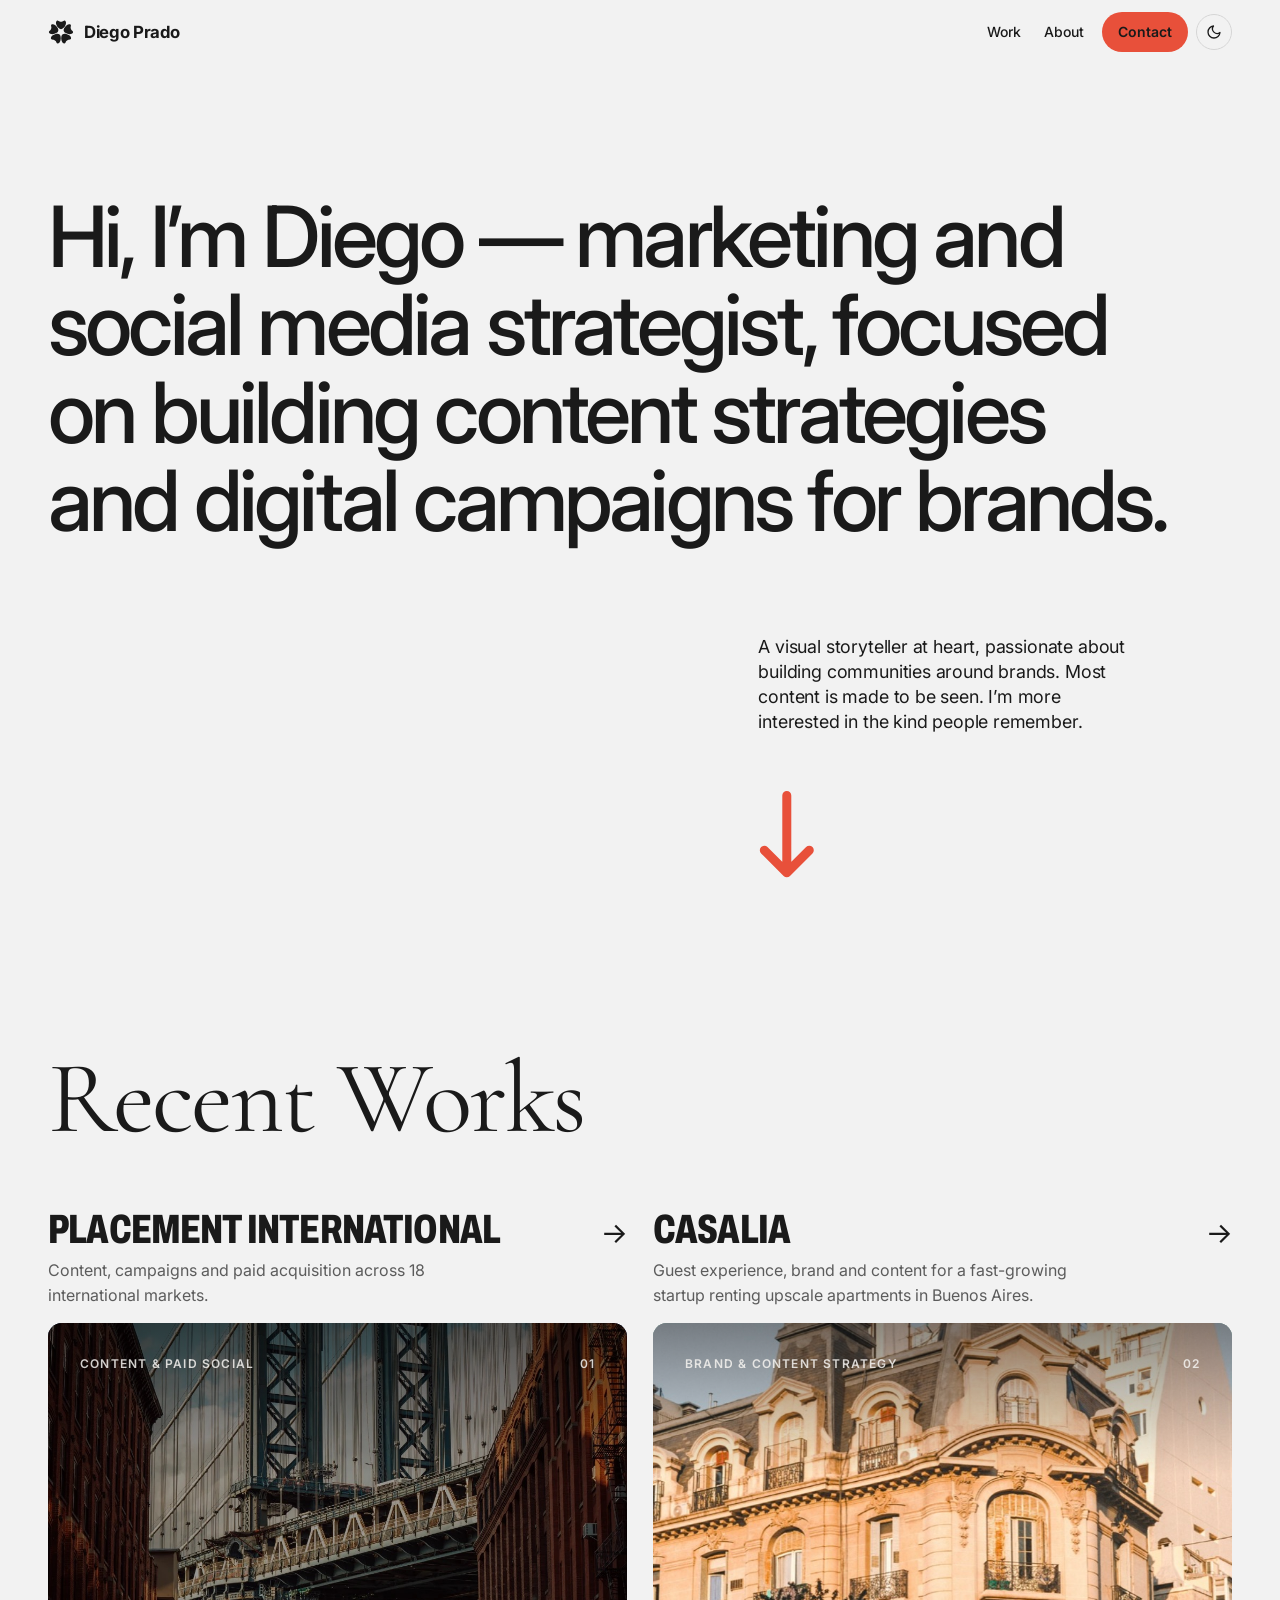
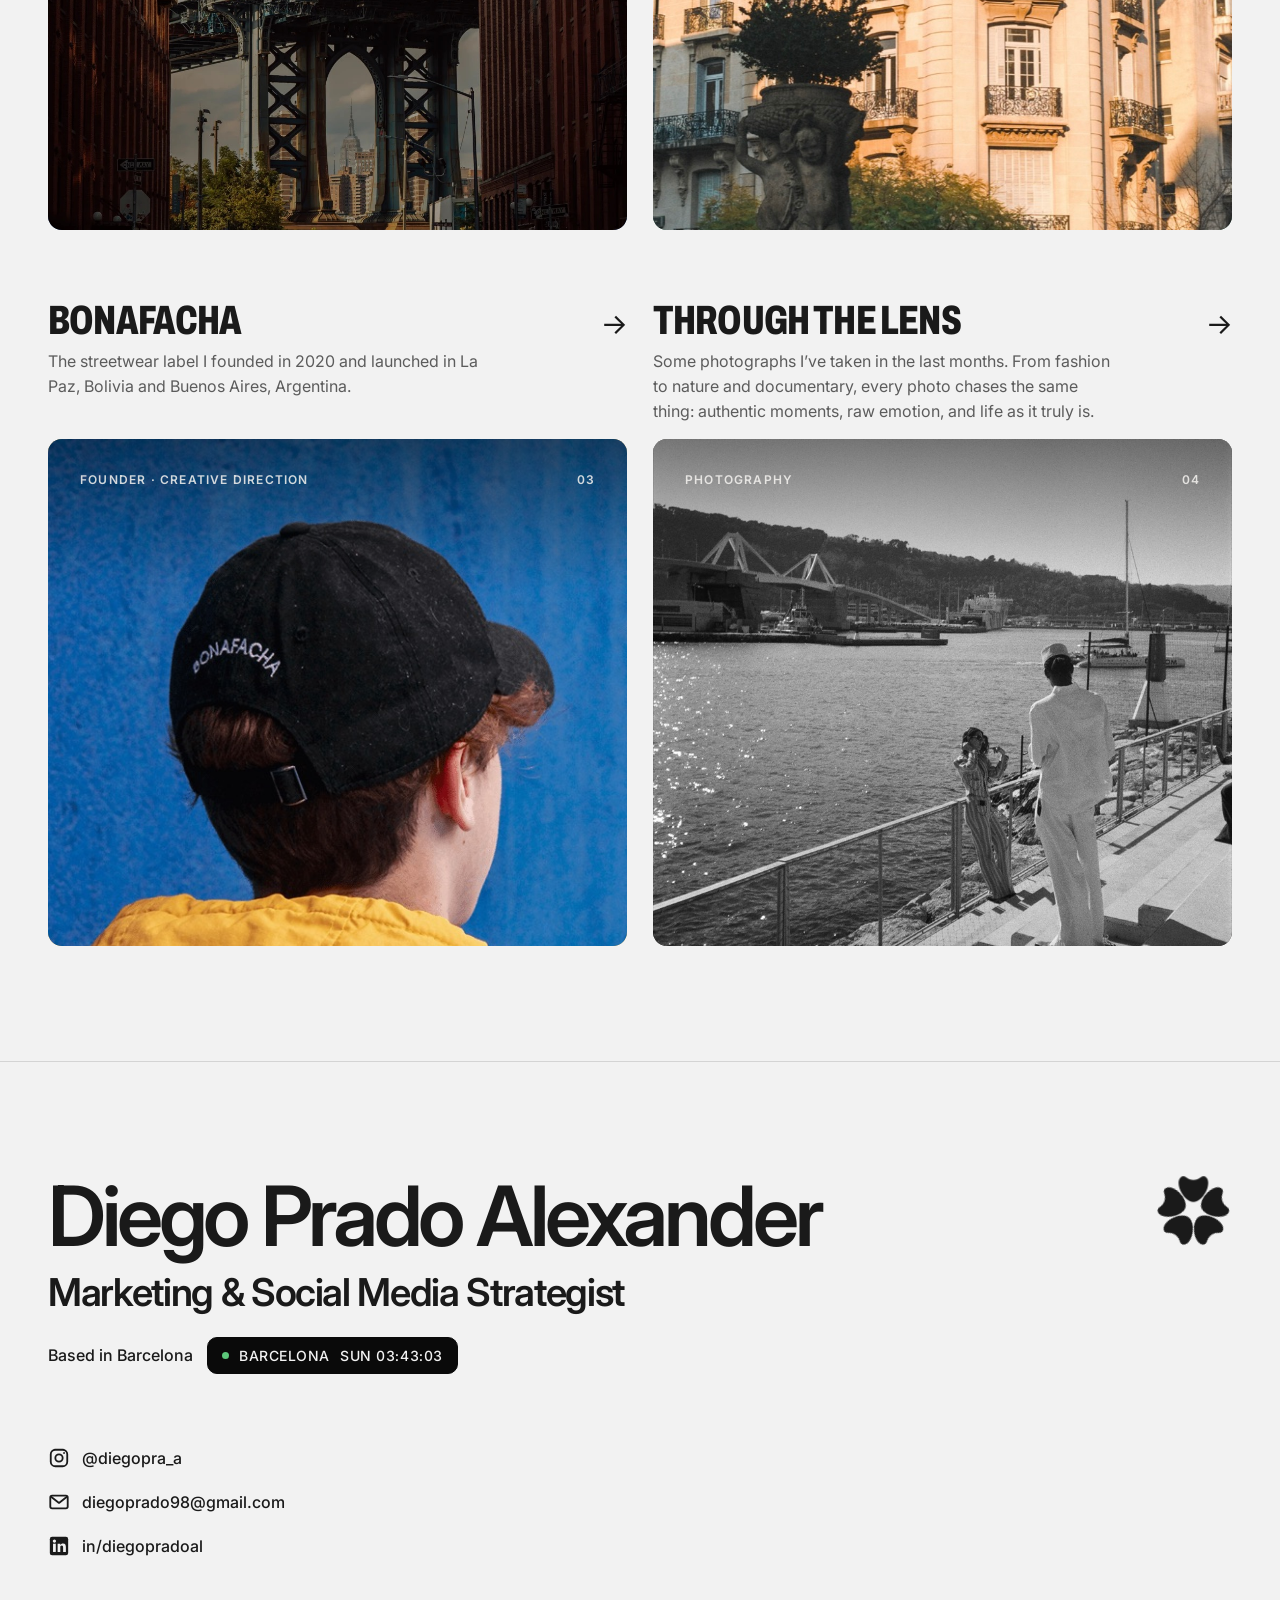
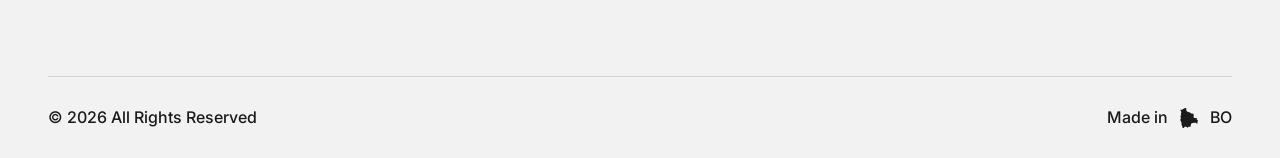
==== index.html @ 2b91f5a2 "Casalia: shorter intro, What I did block, Gallery heading Co-Authored-By: Claude Opus 5.5 <noreply@a" ====
<!doctype html>
<html lang="en" class="no-js">
<head>
  <meta charset="utf-8">
  <meta name="viewport" content="width=device-width, initial-scale=1">
  <title>Diego Prado · Marketing & Social Media Strategist</title>
  <meta name="description" content="Diego Prado, marketing and social media strategist in Barcelona, building content strategies and digital campaigns for brands.">
  <!-- Share preview (WhatsApp, LinkedIn…). Image URL must be absolute; update it if the site address changes -->
  <meta property="og:type" content="website">
  <meta property="og:title" content="Diego Prado · Marketing & Social Media Strategist">
  <meta property="og:description" content="Marketing and social media strategist in Barcelona, building content strategies and digital campaigns for brands.">
  <meta property="og:image" content="https://diegopralexander.github.io/portfolio/assets/og-cover.jpg?v=2">
  <meta property="og:image:width" content="1200">
  <meta property="og:image:height" content="630">
  <meta name="twitter:card" content="summary_large_image">
  <meta name="theme-color" content="#F2F2F2" media="(prefers-color-scheme: light)">
  <meta name="theme-color" content="#141312" media="(prefers-color-scheme: dark)">
  <link rel="icon" href="assets/favicon.svg" type="image/svg+xml">

  <!-- Apply saved theme before paint (avoids a flash of the wrong theme) -->
  <script>try{var t=localStorage.getItem('theme');if(t)document.documentElement.dataset.theme=t}catch(e){}</script>

  <link rel="preconnect" href="https://fonts.googleapis.com">
  <link rel="preconnect" href="https://fonts.gstatic.com" crossorigin>
  <link href="https://fonts.googleapis.com/css2?family=Archivo:wdth,wght@62..100,800&family=Inter:opsz,wght@14..32,400..700&family=Cormorant+Garamond:wght@400;700&display=swap" rel="stylesheet">
  <link rel="stylesheet" href="css/style.css?v=1.0.17">
  <link rel="stylesheet" href="css/flower.css?v=1.0.0">
</head>
<body>
  <a class="skip-link" href="#main">Skip to content</a>

  <!-- ===== Header (same on every page) ===== -->
  <header class="site-header">
    <div class="wrap">
      <a class="brand" href="index.html" aria-label="Diego Prado, home">
        <span class="brand-mark" aria-hidden="true"><svg viewBox="410 720 380 360"><path transform="rotate(0 600 900)" d="M600,858 C575,858 545,830 531,790 C524,768 525,746 539,735 C553,724 568,742 580,746 C592,750 608,750 620,746 C632,742 647,724 661,735 C675,746 676,768 669,790 C655,830 625,858 600,858 Z"/><path transform="rotate(72 600 900)" d="M600,858 C575,858 545,830 531,790 C524,768 525,746 539,735 C553,724 568,742 580,746 C592,750 608,750 620,746 C632,742 647,724 661,735 C675,746 676,768 669,790 C655,830 625,858 600,858 Z"/><path transform="rotate(144 600 900)" d="M600,858 C575,858 545,830 531,790 C524,768 525,746 539,735 C553,724 568,742 580,746 C592,750 608,750 620,746 C632,742 647,724 661,735 C675,746 676,768 669,790 C655,830 625,858 600,858 Z"/><path transform="rotate(216 600 900)" d="M600,858 C575,858 545,830 531,790 C524,768 525,746 539,735 C553,724 568,742 580,746 C592,750 608,750 620,746 C632,742 647,724 661,735 C675,746 676,768 669,790 C655,830 625,858 600,858 Z"/><path transform="rotate(288 600 900)" d="M600,858 C575,858 545,830 531,790 C524,768 525,746 539,735 C553,724 568,742 580,746 C592,750 608,750 620,746 C632,742 647,724 661,735 C675,746 676,768 669,790 C655,830 625,858 600,858 Z"/></svg></span>
        <span class="brand-text"><span class="brand-name">Diego Prado</span></span>
      </a>
      <nav class="nav" aria-label="Main">
        <a href="#work">Work</a>
        <a href="about.html">About</a>
        <a class="pill" href="#contact">Contact</a>
        <button class="theme-toggle" type="button" aria-label="Switch theme">
          <svg class="icon-moon" viewBox="0 0 24 24" fill="none" stroke="currentColor" stroke-width="2" stroke-linecap="round" stroke-linejoin="round" aria-hidden="true"><path d="M21 12.8A9 9 0 1 1 11.2 3a7 7 0 0 0 9.8 9.8z"/></svg>
          <svg class="icon-sun" viewBox="0 0 24 24" fill="none" stroke="currentColor" stroke-width="2" stroke-linecap="round" aria-hidden="true"><circle cx="12" cy="12" r="4.5"/><path d="M12 1.5v2M12 20.5v2M4.6 4.6l1.4 1.4M18 18l1.4 1.4M1.5 12h2M20.5 12h2M4.6 19.4 6 18M18 6l1.4-1.4"/></svg>
        </button>
      </nav>
    </div>
  </header>

  <main id="main">
    <!-- ===== 1. Hero ===== -->
    <section class="hero wrap" aria-label="Introduction">
      <h1 class="hero-title reveal">Hi, I’m Diego — marketing and social media strategist, focused on building content strategies and digital campaigns for brands.</h1>
      <div class="hero-aside reveal">
        <p>A visual storyteller at heart, passionate about building communities around brands. Most content is made to be seen. I’m more interested in the kind people remember.</p>
        <!-- Scroll arrow: grows on hover, jumps to the work grid -->
        <a class="scroll-arrow" href="#work" aria-label="See recent works">
          <svg viewBox="0 0 64 100" fill="none" stroke="currentColor" stroke-width="10" stroke-linecap="round" stroke-linejoin="round" aria-hidden="true"><path d="M32 6v86M7 67l25 25 25-25"/></svg>
        </a>
      </div>
    </section>

    <!-- ===== 2. Recent Works (cards are built from data/projects.json) ===== -->
    <section class="section wrap" id="work" aria-label="Recent works">
      <h2 class="work-title reveal">Recent Works</h2>
      <div class="work-grid" id="work-grid">
        <p class="status">Loading projects…</p>
      </div>
    </section>
  </main>

  <!-- ===== Footer / contact (same on every page). Edit your links here. ===== -->
  <footer class="site-footer" id="contact">
    <div class="wrap">
      <div class="footer-main">
        <div>
          <p class="footer-name">Diego Prado Alexander</p>
          <p class="footer-role">Marketing &amp; Social Media Strategist</p>
          <p class="footer-place">Based in Barcelona <span class="clock-badge"><span class="dot" aria-hidden="true"></span>Barcelona <time data-clock>--- --:--:--</time></span></p>

          <ul class="socials">
            <li><a href="https://www.instagram.com/diegopra_a/" target="_blank" rel="noopener">
              <svg viewBox="0 0 24 24" fill="none" stroke="currentColor" stroke-width="2" aria-hidden="true"><rect x="3" y="3" width="18" height="18" rx="5"/><circle cx="12" cy="12" r="4"/><circle cx="17.5" cy="6.5" r="1" fill="currentColor" stroke="none"/></svg>
              <span>@diegopra_a</span></a></li>
            <li><a href="mailto:diegoprado98@gmail.com">
              <svg viewBox="0 0 24 24" fill="none" stroke="currentColor" stroke-width="2" stroke-linejoin="round" aria-hidden="true"><rect x="2.5" y="5" width="19" height="14" rx="2"/><path d="m3 6 9 7 9-7"/></svg>
              <span>diegoprado98@gmail.com</span></a></li>
            <li><a href="https://www.linkedin.com/in/diegopradoal" target="_blank" rel="noopener">
              <svg viewBox="0 0 24 24" aria-hidden="true"><rect x="2" y="2" width="20" height="20" rx="2.5" fill="currentColor"/><g fill="var(--bg)"><rect x="5.5" y="9.5" width="3" height="9"/><circle cx="7" cy="6.6" r="1.8"/><path d="M10.5 9.5h2.9v1.3c.5-.9 1.6-1.6 3-1.6 2.6 0 3.1 1.7 3.1 3.9v5.4h-3v-4.8c0-1.1-.1-2.3-1.5-2.3s-1.6 1-1.6 2.2v4.9h-2.9z"/></g></svg>
              <span>in/diegopradoal</span></a></li>
          </ul>
        </div>
        <a class="footer-mark flower-logo" href="index.html" aria-label="Diego Prado, home">
          <svg viewBox="410 720 380 360" aria-hidden="true">
            <g transform="rotate(0 600 900)"><path class="p p0" d="M600,858 C575,858 545,830 531,790 C524,768 525,746 539,735 C553,724 568,742 580,746 C592,750 608,750 620,746 C632,742 647,724 661,735 C675,746 676,768 669,790 C655,830 625,858 600,858 Z"/></g>
            <g transform="rotate(72 600 900)"><path class="p p1" d="M600,858 C575,858 545,830 531,790 C524,768 525,746 539,735 C553,724 568,742 580,746 C592,750 608,750 620,746 C632,742 647,724 661,735 C675,746 676,768 669,790 C655,830 625,858 600,858 Z"/></g>
            <g transform="rotate(144 600 900)"><path class="p p2" d="M600,858 C575,858 545,830 531,790 C524,768 525,746 539,735 C553,724 568,742 580,746 C592,750 608,750 620,746 C632,742 647,724 661,735 C675,746 676,768 669,790 C655,830 625,858 600,858 Z"/></g>
            <g transform="rotate(216 600 900)"><path class="p p3" d="M600,858 C575,858 545,830 531,790 C524,768 525,746 539,735 C553,724 568,742 580,746 C592,750 608,750 620,746 C632,742 647,724 661,735 C675,746 676,768 669,790 C655,830 625,858 600,858 Z"/></g>
            <g transform="rotate(288 600 900)"><path class="p p4" d="M600,858 C575,858 545,830 531,790 C524,768 525,746 539,735 C553,724 568,742 580,746 C592,750 608,750 620,746 C632,742 647,724 661,735 C675,746 676,768 669,790 C655,830 625,858 600,858 Z"/></g>
          </svg>
        </a>
      </div>

      <div class="footer-bottom">
        <span>© <span data-year></span> All Rights Reserved</span>
        <span class="made-in">Made in
          <svg viewBox="0 0 24 24" aria-hidden="true"><path d="M13.1 21.6 L11.3 21.5 L10.7 22.9 L9.7 21.7 L7.6 21.3 L6.3 22.8 L5.1 23.0 L4.5 20.7 L3.6 18.8 L4.1 17.2 L3.3 16.5 L3.1 15.3 L2.3 14.1 L3.3 12.3 L2.6 10.9 L3.0 10.3 L2.7 9.7 L3.3 8.9 L3.3 7.4 L3.4 6.3 L3.8 5.7 L2.4 3.0 L3.6 3.1 L4.4 3.1 L4.8 2.6 L6.2 1.9 L7.0 1.3 L9.1 1.0 L8.9 2.3 L9.1 2.9 L9.0 4.0 L10.8 5.5 L12.6 5.8 L13.2 6.4 L14.3 6.8 L14.9 7.3 L16.0 7.2 L16.9 7.7 L17.0 8.7 L17.3 9.2 L17.3 9.9 L16.8 9.9 L17.4 11.9 L20.5 12.0 L20.3 12.9 L20.5 13.6 L21.3 14.1 L21.7 15.1 L21.4 16.4 L21.0 17.2 L21.2 18.1 L20.7 18.5 L20.6 18.0 L19.1 17.1 L17.6 17.1 L14.8 17.6 L14.1 19.0 L14.0 19.9 L13.4 22.0 L13.1 21.6 Z" fill="currentColor"/></svg>
          BO</span>
      </div>
    </div>
  </footer>

  <script src="js/main.js?v=1.0.0"></script>
  <script src="js/flower.js?v=1.0.0"></script>
  <script src="js/projects.js?v=1.0.17"></script>
</body>
</html>
---- css/style.css ----
/* ==========================================================================
   Diego Prado: Portfolio
   One stylesheet, mobile-first. Edit colors and type in the tokens below.
   ========================================================================== */

/* ---------- 1. Tokens (light theme) ---------- */
:root {
  --bg: #F2F2F2;            /* page background: light grey */
  --bg-soft: #E6E6E6;       /* subtle panels, placeholders */
  --ink: #1A1A1A;           /* main text */
  --ink-soft: #5C5C5C;      /* secondary text */
  --line: #D4D4D4;          /* hairlines */
  --accent: #E8503A;        /* coral: pill button, highlights, hovers */
  --accent-ink: #1A1A1A;    /* text on accent */
  --accent-text: #C93C27;   /* accent used as text on --bg (darker for contrast) */


  --statement-bg: #0A0A0A;  /* About intro block */
  --statement-ink: #F5F3F0;

  --shadow: 0 18px 40px -18px rgba(26, 26, 26, .35);

  /* Type */
  --font-display: "Archivo", "Arial Narrow", sans-serif;  /* condensed bold: brand, cards, statements, headings */
  --font-body: "Inter", system-ui, sans-serif;
  --font-intro: "Inter", system-ui, sans-serif;  /* hero sentence + aside */
  --font-serif: "Cormorant Garamond", Georgia, serif;  /* "Recent Works", card titles + card numbers */

  --fs-intro: clamp(2.4rem, 6.6vw, 8.5rem);  /* Hero sentence */
  --fs-xl: clamp(2.5rem, 7vw, 6rem);          /* Section titles, statements */
  --fs-lg: clamp(1.5rem, 3.2vw, 2.6rem);      /* Tagline, card titles */
  --fs-md: clamp(1.125rem, 1.6vw, 1.35rem);   /* Lead text */
  --fs-base: 1rem;
  --fs-sm: .875rem;
  --fs-xs: .75rem;

  /* Layout */
  --gutter: 16px;
  --max: 1400px;
  --radius: 14px;
  --header-h: 64px;
  --ease: cubic-bezier(.2, .7, .2, 1);

  color-scheme: light;
}

/* ---------- 2. Dark theme ---------- */
/* Same values twice: once for the OS setting, once for the manual toggle. */
@media (prefers-color-scheme: dark) {
  :root:not([data-theme="light"]) {
    --bg: #141312;
    --bg-soft: #201E1C;
    --ink: #EDEAE6;
    --ink-soft: #A39E97;
    --line: #34312D;
    --accent: #F0644D;
    --accent-ink: #141312;
    --accent-text: #F27A65;
    --statement-bg: #EDEAE6;
    --statement-ink: #141312;
    --shadow: 0 18px 40px -18px rgba(0, 0, 0, .8);
    color-scheme: dark;
  }
}
:root[data-theme="dark"] {
  --bg: #141312;
  --bg-soft: #201E1C;
  --ink: #EDEAE6;
  --ink-soft: #A39E97;
  --line: #34312D;
  --accent: #F0644D;
  --accent-ink: #141312;
  --accent-text: #F27A65;
  --statement-bg: #EDEAE6;
  --statement-ink: #141312;
  --shadow: 0 18px 40px -18px rgba(0, 0, 0, .8);
  color-scheme: dark;
}

/* ---------- 3. Base ---------- */
*, *::before, *::after { box-sizing: border-box; }
html { -webkit-text-size-adjust: 100%; scroll-behavior: smooth; scroll-padding-top: var(--header-h); }
body {
  margin: 0;
  background: var(--bg);
  color: var(--ink);
  font-family: var(--font-body);
  font-size: var(--fs-base);
  line-height: 1.55;
  overflow-x: hidden;
  -webkit-font-smoothing: antialiased;
  transition: background-color .3s ease, color .3s ease;
}
img { max-width: 100%; height: auto; display: block; }
button, input { font: inherit; }
a { color: inherit; }
h1, h2, h3, p, ul, ol { margin: 0; }
ul, ol { padding: 0; list-style: none; }
::selection { background: var(--accent); color: var(--accent-ink); }
:focus-visible { outline: 2px solid var(--accent); outline-offset: 3px; border-radius: 4px; }

.wrap { width: 100%; max-width: var(--max); margin: 0 auto; padding: 0 var(--gutter); }
@media (min-width: 768px) { :root { --gutter: 32px; } }
@media (min-width: 1200px) { :root { --gutter: 48px; } }

.display {
  font-family: var(--font-display);
  font-weight: 800;
  font-stretch: 70%;
  font-variation-settings: "wdth" 70;
  line-height: .88;
  letter-spacing: -.02em;
  text-transform: uppercase;
  overflow-wrap: anywhere;
}
.eyebrow {
  font-size: var(--fs-xs);
  font-weight: 600;
  letter-spacing: .12em;
  text-transform: uppercase;
  color: var(--ink-soft);
}
.skip-link {
  position: absolute; left: var(--gutter); top: -100px; z-index: 100;
  background: var(--accent); color: var(--accent-ink); padding: .5rem 1rem; border-radius: 999px;
}
.skip-link:focus { top: 12px; }

/* Content still to be written in projects.json (values starting with "TODO") */
.todo { outline: 1.5px dashed var(--accent); outline-offset: 4px; border-radius: 4px; }

/* ---------- 4. Header ---------- */
.site-header {
  position: sticky; top: 0; z-index: 50;
  background: color-mix(in srgb, var(--bg) 88%, transparent);
  backdrop-filter: saturate(1.4) blur(10px);
  -webkit-backdrop-filter: saturate(1.4) blur(10px);
  border-bottom: 1px solid transparent;
  transition: border-color .3s ease, background-color .3s ease;
}
.site-header.is-scrolled { border-bottom-color: var(--line); }
.site-header .wrap {
  height: var(--header-h);
  display: flex; align-items: center; justify-content: space-between; gap: 12px;
}
/* Brand: static flower + name */
.brand {
  display: inline-flex; align-items: center; gap: 10px;
  font-family: var(--font-body);
  text-decoration: none;
  white-space: nowrap;
}
.brand-mark {
  display: grid; place-items: center; flex: none;
  color: var(--ink);
  transition: color .3s ease;
}
.brand-mark svg { width: 26px; height: 26px; fill: currentColor; }
.brand:hover .brand-mark { color: var(--accent); }
.brand-text { display: grid; line-height: 1.1; }
.brand-name { font-size: 1.05rem; font-weight: 700; letter-spacing: -.02em; }
.nav { display: flex; align-items: center; gap: 4px; }
.nav a {
  font-size: var(--fs-sm);
  font-weight: 500;
  text-decoration: none;
  padding: .45rem .6rem;
  border-radius: 999px;
  transition: color .2s ease, background-color .2s ease;
}
.nav a:not(.pill):hover, .nav a[aria-current="page"] { color: var(--accent-text); }
.pill {
  background: var(--accent);
  color: var(--accent-ink) !important;
  font-weight: 600 !important;
  padding: .55rem 1rem !important;
  margin-left: 4px;
  white-space: nowrap;
  transition: transform .25s var(--ease), background-color .25s ease, box-shadow .25s ease !important;
}
.pill:hover {
  transform: scale(1.05);
  background: color-mix(in srgb, var(--accent) 88%, var(--ink));
  box-shadow: 0 8px 20px -10px var(--accent);
}
.theme-toggle {
  display: grid; place-items: center;
  width: 36px; height: 36px; margin-left: 4px;
  border: 1px solid var(--line); border-radius: 50%;
  background: transparent; color: var(--ink); cursor: pointer;
  transition: border-color .2s ease, transform .3s var(--ease);
}
.theme-toggle:hover { border-color: var(--ink); transform: rotate(-20deg); }
.theme-toggle svg { width: 16px; height: 16px; }
.theme-toggle .icon-sun { display: none; }
:root[data-theme="dark"] .theme-toggle .icon-sun { display: block; }
:root[data-theme="dark"] .theme-toggle .icon-moon { display: none; }
@media (prefers-color-scheme: dark) {
  :root:not([data-theme="light"]) .theme-toggle .icon-sun { display: block; }
  :root:not([data-theme="light"]) .theme-toggle .icon-moon { display: none; }
}
@media (max-width: 480px) {
  .site-header .wrap { gap: 8px; }
  .brand { gap: 8px; }
  .brand-mark { display: none; }   /* phones: name only */
  .brand-name { font-size: .95rem; }
  .nav { gap: 0; }
  .nav a { font-size: .8125rem; padding: .4rem .4rem; }
  .pill { padding: .45rem .7rem !important; margin-left: 2px; }
  .theme-toggle { width: 30px; height: 30px; margin-left: 4px; }
  .theme-toggle svg { width: 14px; height: 14px; }
}
@media (max-width: 350px) {
  .brand-name { font-size: .85rem; }
  .nav a:not(.pill) { padding: .4rem .3rem; }
}

/* ---------- 5. Hero ---------- */
/* Big sentence-style intro (reference: kysondana.com) */
.hero { padding-block: clamp(56px, 10vw, 140px) clamp(56px, 9vw, 120px); }
.hero-title {
  font-family: var(--font-intro);
  font-optical-sizing: auto;
  font-size: var(--fs-intro);
  font-weight: 500;
  line-height: 1.04;
  letter-spacing: -.045em;
  max-width: 24ch;
  text-wrap: balance;
}
.hero-aside {
  margin-top: clamp(40px, 7vw, 96px);
  font-family: var(--font-intro);
  font-size: clamp(1.05rem, 1.4vw, 1.3rem);
  line-height: 1.4;
  letter-spacing: -.01em;
  max-width: 34ch;
}
.hero-aside p + p { margin-top: .75rem; }
/* Inline black pill, like the "Rivian" tag in the reference */
.tag {
  display: inline-block;
  background: var(--ink);
  color: var(--bg);
  padding: .02em .5em .08em;
  border-radius: 999px;
  white-space: nowrap;
}
@media (min-width: 900px) {
  .hero-aside { margin-left: 60%; }
}

/* Coral scroll arrow under the intro (grows on hover, like the cards) */
.scroll-arrow {
  display: inline-block;
  margin-top: clamp(32px, 5vw, 56px);
  color: var(--accent);
}
.scroll-arrow svg {
  display: block; width: clamp(44px, 4.5vw, 64px); height: auto;
  transform-origin: center top;
  transition: transform .3s ease;
}
.scroll-arrow:hover svg, .scroll-arrow:focus-visible svg { transform: scale(1.15); }

/* ---------- 6. Section heading ---------- */
.section { padding-block: clamp(56px, 9vw, 120px); }
.section-head {
  display: flex; align-items: baseline; justify-content: space-between; gap: 16px;
  border-top: 1px solid var(--ink);
  padding-top: 16px;
  margin-bottom: clamp(32px, 5vw, 64px);
}
.section-head h2 { font-size: var(--fs-xl); }

/* ---------- 7. Project cards ---------- */
.work-grid { display: grid; gap: clamp(48px, 6vw, 72px) clamp(24px, 3vw, 40px); }
@media (min-width: 768px) { .work-grid { grid-template-columns: minmax(0, 1fr) minmax(0, 1fr); } }

/* "Recent Works" heading (elegant serif) */
.work-title {
  font-family: var(--font-serif);
  font-weight: 400;
  font-size: clamp(3rem, 8vw, 7rem);
  line-height: .95;
  letter-spacing: -.02em;
  margin-bottom: clamp(32px, 5vw, 64px);
}

.card { display: block; text-decoration: none; color: inherit; cursor: pointer; }
.card-head { margin-bottom: 16px; }
.card-title {
  font-size: var(--fs-lg);
  line-height: .95;
  display: flex; align-items: baseline; justify-content: space-between; gap: 12px;
}
.card-title .arrow {
  font-family: var(--font-body); font-weight: 400; font-size: .7em;
  transition: transform .3s var(--ease), color .3s ease;
}
.card-sub { margin-top: 8px; color: var(--ink-soft); max-width: 46ch; }
.card-panel {
  position: relative;
  aspect-ratio: 4 / 3.2;
  border-radius: var(--radius);
  background: var(--card-color, #333);
  color: #F5F3F0;
  display: flex; flex-direction: column; justify-content: space-between;
  padding: clamp(18px, 3vw, 32px);
  overflow: hidden;
  transform-origin: center;
  transition: transform .3s ease, box-shadow .3s ease;
  will-change: transform;
}
.card-panel[data-ink="dark"] { color: #1A1A1A; }
.card-panel .meta { display: flex; justify-content: space-between; gap: 12px; font-size: var(--fs-xs); font-weight: 600; letter-spacing: .1em; text-transform: uppercase; opacity: .85; }
.card-stat { font-size: clamp(3.5rem, 11vw, 9rem); line-height: .85; white-space: nowrap; }
.card-stat.is-word { font-size: clamp(3rem, 8.5vw, 7rem); }
.card-stat-label { margin-top: 10px; font-size: var(--fs-sm); font-weight: 500; opacity: .9; }
.card-panel img { position: absolute; inset: 0; width: 100%; height: 100%; object-fit: cover; }
/* keep the small labels readable on photo cards */
.card-panel:has(img)::after { content: ""; position: absolute; inset: 0 0 auto; height: 30%; background: linear-gradient(rgba(0,0,0,.45), transparent); pointer-events: none; }
.card-panel .meta { position: relative; z-index: 1; }
.card:hover .card-panel, .card:focus-visible .card-panel { transform: scale(1.03); box-shadow: var(--shadow); }
.card:hover .arrow, .card:focus-visible .arrow { transform: translateX(6px); color: var(--accent-text); }
.card:focus-visible { outline: none; }
.card:focus-visible .card-panel { outline: 3px solid var(--accent); outline-offset: 4px; }
@media (min-width: 768px) and (max-width: 1100px) { .card-stat { font-size: clamp(3rem, 8vw, 6rem); } .card-stat.is-word { font-size: clamp(2.5rem, 6.5vw, 4.5rem); } }

/* Loading / error message for JS-rendered content */
.status { color: var(--ink-soft); padding-block: 32px; }

/* ---------- 8. Footer / contact ---------- */
.site-footer {
  border-top: 1px solid var(--line);
  padding-top: clamp(56px, 9vw, 112px);
  font-family: var(--font-intro);
}
.footer-main { display: flex; justify-content: space-between; align-items: flex-start; gap: 32px; }
.footer-name {
  font-size: clamp(2.6rem, 6.5vw, 5.5rem);
  font-weight: 600;
  line-height: 1;
  letter-spacing: -.05em;
}
.footer-role {
  margin-top: .35em;
  font-size: clamp(1.4rem, 3vw, 2.6rem);
  font-weight: 600;
  line-height: 1.1;
  letter-spacing: -.035em;
}
.footer-place {
  margin-top: clamp(16px, 2vw, 24px);
  display: flex; flex-wrap: wrap; align-items: center; gap: 10px 14px;
  font-size: var(--fs-base); font-weight: 500;
}
/* Live clock badge: black pill, mono type, green dot (reference: korolev.uk) */
.clock-badge {
  display: inline-flex; align-items: center; gap: 10px;
  padding: .45em 1em;
  background: #0A0A0A;
  color: #F2F2F2;
  border: 1px solid #0A0A0A;
  border-radius: 10px;
  font-family: var(--font-body);
  font-variant-numeric: tabular-nums;
  font-size: var(--fs-sm);
  letter-spacing: .04em;
  text-transform: uppercase;
  white-space: nowrap;
}
:root[data-theme="dark"] .clock-badge { border-color: var(--line); }
@media (prefers-color-scheme: dark) { :root:not([data-theme="light"]) .clock-badge { border-color: var(--line); } }
.clock-badge time { font-variant-numeric: tabular-nums; }
.dot {
  width: 7px; height: 7px; border-radius: 50%; background: #5CC77A;
  animation: pulse 2s ease-in-out infinite;
}
@keyframes pulse { 50% { opacity: .25; } }

.socials { margin-top: clamp(40px, 6vw, 72px); display: grid; gap: 14px; }
.socials a {
  display: inline-flex; align-items: center; gap: 12px;
  font-size: var(--fs-base); font-weight: 500; text-decoration: none;
  transform-origin: left center;
  transition: color .25s ease, transform .3s var(--ease);
}
.socials svg { width: 22px; height: 22px; flex: none; }
.socials a:hover, .socials a:focus-visible { color: var(--accent-text); transform: scale(1.06); }
.socials span { overflow-wrap: anywhere; }

/* Animated flower logo in the footer (component styles live in css/flower.css) */
.footer-mark.flower-logo {
  --flower-size: clamp(56px, 6vw, 84px);
  color: var(--ink);             /* follows light / dark theme */
  flex: none;
  transition: color .3s ease;
}
/* Hover: coral in light mode, white in dark mode */
.footer-mark.flower-logo:hover,
.footer-mark.flower-logo:focus-visible { color: var(--accent); }
:root[data-theme="dark"] .footer-mark.flower-logo:hover,
:root[data-theme="dark"] .footer-mark.flower-logo:focus-visible { color: #FFFFFF; }
@media (prefers-color-scheme: dark) {
  :root:not([data-theme="light"]) .footer-mark.flower-logo:hover,
  :root:not([data-theme="light"]) .footer-mark.flower-logo:focus-visible { color: #FFFFFF; }
}
@media (max-width: 600px) { .footer-main { flex-direction: column-reverse; gap: 40px; } .footer-mark.flower-logo { --flower-size: 60px; } }

.footer-bottom {
  margin-top: clamp(56px, 9vw, 112px);
  border-top: 1px solid var(--line);
  padding-block: 28px;
  display: flex; flex-wrap: wrap; justify-content: space-between; align-items: center; gap: 12px 24px;
  font-size: var(--fs-base); font-weight: 500;
}
.made-in { display: inline-flex; align-items: center; gap: 10px; }
.made-in svg { width: 22px; height: 22px; }

/* ---------- 9. Case study ---------- */
.cs-hero { padding-block: clamp(40px, 8vw, 96px) clamp(32px, 5vw, 56px); }
.back {
  display: inline-flex; align-items: center; gap: 8px;
  font-size: var(--fs-sm); font-weight: 500; text-decoration: none; color: var(--ink-soft);
  transition: color .2s ease, gap .25s var(--ease);
}
.back:hover { color: var(--accent-text); gap: 12px; }
.cs-hero .eyebrow { margin-top: clamp(32px, 6vw, 64px); }
.cs-hero h1 { font-size: clamp(2.6rem, 7vw, 6rem); margin-top: 12px; }
.cs-hero .lead { font-size: clamp(1.1rem, 1.7vw, 1.45rem); line-height: 1.35; margin-top: 16px; max-width: 34ch; }
.cs-facts {
  margin-top: clamp(32px, 5vw, 56px);
  display: grid; grid-template-columns: repeat(2, 1fr); gap: 20px;
  border-top: 1px solid var(--line); padding-top: 20px;
}
.cs-facts dt { font-size: var(--fs-xs); font-weight: 600; letter-spacing: .1em; text-transform: uppercase; color: var(--ink-soft); }
.cs-facts dd { margin: 4px 0 0; font-weight: 500; }
@media (min-width: 900px) { .cs-facts { grid-template-columns: repeat(4, 1fr); } }

.cs-band {
  background: #0B0B0B;
  color: #F5F3F0;
  border-radius: var(--radius);
  padding: clamp(22px, 3vw, 36px) clamp(20px, 4vw, 48px);
  display: grid; gap: 22px;
  text-align: center;
}
:root[data-theme="dark"] .cs-band { border: 1px solid var(--line); }
@media (prefers-color-scheme: dark) { :root:not([data-theme="light"]) .cs-band { border: 1px solid var(--line); } }
/* Numbers: light sans, centered, label underneath */
.cs-band .stat-value {
  font-family: var(--font-body); font-weight: 400;
  font-size: clamp(2rem, 3.6vw, 3.2rem); line-height: 1; letter-spacing: -.03em;
  white-space: nowrap; font-variant-numeric: lining-nums;
}
.cs-band .stat-label { margin: 10px auto 0; font-size: var(--fs-sm); max-width: 26ch; opacity: .85; }
.cs-band { grid-template-columns: repeat(2, 1fr); }
.cs-band.n-3 { grid-template-columns: repeat(3, 1fr); gap: 12px; }
@media (max-width: 640px) { .cs-band .stat-value { font-size: clamp(1.5rem, 7vw, 2rem); } .cs-band .stat-label { font-size: var(--fs-xs); } }
@media (min-width: 900px) { .cs-band.n-3 { grid-template-columns: repeat(3, 1fr); } .cs-band.n-4 { grid-template-columns: repeat(4, 1fr); } }
.cs-band.is-empty { grid-template-columns: 1fr; }

/* "What I did" tags (in the hero) */
.cs-tags { margin-top: clamp(24px, 4vw, 40px); }
.cs-tags .eyebrow { margin: 0 0 12px; }
.cs-tags ul { display: flex; flex-wrap: wrap; gap: 8px; }
.cs-tags li {
  padding: .42rem .85rem;
  border: 1px solid var(--line); border-radius: 999px;
  font-size: var(--fs-xs); font-weight: 600; letter-spacing: .08em; text-transform: uppercase;
  transition: border-color .2s ease, background-color .2s ease, color .2s ease;
}
.cs-tags li:hover { border-color: var(--accent); background: var(--accent); color: var(--accent-ink); }

/* Big picture under the hero (image, GIF or video) */
.cs-cover { margin: 0; }
.cs-cover img, .cs-cover video {
  display: block; width: 100%; height: auto;
  border-radius: var(--radius); background: var(--bg-soft);
}

/* Brief explanation (reference: aubrey.me/work/dosh) */
.cs-content { padding-block: clamp(32px, 5vw, 72px) clamp(40px, 6vw, 80px); }
/* a journal that opens the content sits right under the hero */
.cs-content > .cs-journal:first-child { margin-top: calc(-1 * clamp(32px, 5vw, 72px) + 8px); }
.cs-story { margin-bottom: clamp(48px, 7vw, 96px); }
.cs-headline {
  font-family: var(--font-body);
  font-size: clamp(2.2rem, 5vw, 4.2rem);
  font-weight: 600; line-height: 1.04; letter-spacing: -.045em;
  max-width: 18ch;
}
.cs-subhead {
  margin-top: clamp(28px, 4vw, 48px);
  font-size: clamp(1.4rem, 2.6vw, 2.3rem);
  font-weight: 500; line-height: 1.18; letter-spacing: -.03em;
  color: var(--ink);
  max-width: 30ch;
}
.cs-body-text { margin-top: 1.4rem; font-size: var(--fs-md); line-height: 1.6; color: var(--ink-soft); max-width: 65ch; }
.cs-subhead + .cs-body-text { margin-top: clamp(28px, 4vw, 44px); }
/* Images shown side by side inside the story, all the same size */
.cs-trio {
  display: grid; grid-template-columns: repeat(var(--n, 3), minmax(0, 1fr));
  gap: clamp(8px, 1.6vw, 20px);
  margin-top: clamp(40px, 6vw, 72px);
}
.cs-trio figure { margin: 0; }
.cs-trio img, .cs-trio video {
  display: block; width: 100%; height: auto;
  aspect-ratio: var(--ar, 4 / 5); object-fit: cover;   /* all the same size */
  border-radius: calc(var(--radius) * .7);
  background: var(--bg-soft);
}
/* "From idea to execution" columns */
.cs-pillars { margin-top: clamp(48px, 7vw, 80px); }
.cs-pillars .eyebrow { margin-bottom: 18px; }
.cs-pillars ol { display: grid; gap: 28px; border-top: 1px solid var(--line); padding-top: 24px; }
.cs-pillars li { display: grid; gap: 8px; align-content: start; }
.cs-pillars .n { font-size: var(--fs-xs); font-weight: 600; color: var(--accent-text); letter-spacing: .08em; }
.cs-pillars h3 { font-size: var(--fs-md); font-weight: 600; letter-spacing: -.02em; }
.cs-pillars p { font-size: var(--fs-base); line-height: 1.6; color: var(--ink-soft); }
@media (min-width: 800px) { .cs-pillars ol { grid-template-columns: repeat(3, 1fr); gap: 40px; } }

/* Lookbook slider: same-height images edge to edge, arrows on the sides */
:root { --slide-h: clamp(320px, 44vw, 560px); }  /* lookbook slider + strip height */
.cs-carousel { position: relative; margin-bottom: clamp(10px, 1.6vw, 20px); }
/* Full-width banner right after the slider */
.cs-banner { margin: 0 0 clamp(10px, 1.6vw, 20px); }
.cs-banner img, .cs-banner video { display: block; width: 100%; height: auto; border-radius: calc(var(--radius) * .5); background: var(--bg-soft); }
/* Images after the slider: same height as the slides, widths follow each image's shape */
.cs-strip {
  display: grid; grid-template-columns: var(--cols);
  --gap: clamp(10px, 1.6vw, 20px);
  gap: var(--gap);
  width: min(100%, calc(var(--slide-h) * var(--sum) + var(--gap) * (var(--count, 2) - 1)));
  margin: 0 auto clamp(10px, 1.6vw, 20px);
}
.cs-strip figure { margin: 0; }
.cs-strip:last-child { margin-bottom: clamp(48px, 7vw, 96px); }
/* phones: long rows (4+ images) wrap into rows of 3 with matching shapes */
@media (max-width: 640px) {
  .cs-strip[style*="--count:4"], .cs-strip[style*="--count:5"], .cs-strip[style*="--count:6"] { grid-template-columns: repeat(3, 1fr); width: 100%; }
  .cs-strip[style*="--count:4"] img, .cs-strip[style*="--count:5"] img, .cs-strip[style*="--count:6"] img { aspect-ratio: 9 / 16; height: auto; object-fit: cover; }
}
.cs-strip img, .cs-strip video { display: block; width: 100%; height: auto; border-radius: calc(var(--radius) * .5); background: var(--bg-soft); }
.cs-carousel-track {
  display: flex;
  height: var(--slide-h);
  overflow-x: auto;
  scrollbar-width: none;
  cursor: grab;
  border-radius: calc(var(--radius) * .5);
}
.cs-carousel-track::-webkit-scrollbar { display: none; }
.cs-carousel-track.is-dragging { cursor: grabbing; }
.cs-slide { margin: 0; flex: none; height: 100%; }
.cs-slide img { display: block; height: 100%; width: auto; user-select: none; -webkit-user-drag: none; background: var(--bg-soft); }
.cs-carousel-btn {
  position: absolute; top: 50%; transform: translateY(-50%);
  width: 40px; height: 40px;
  display: grid; place-items: center;
  border: 0; border-radius: 2px;
  background: rgba(255, 255, 255, .92); color: #111;
  font-size: 1.25rem; line-height: 1; cursor: pointer;
  transition: background-color .2s ease, transform .2s ease;
}
.cs-carousel-btn:hover { background: #fff; transform: translateY(-50%) scale(1.06); }
.cs-carousel-btn.prev { left: 16px; }
.cs-carousel-btn.next { right: 16px; }
@media (max-width: 600px) { .cs-carousel-btn { width: 34px; height: 34px; } .cs-carousel-btn.prev { left: 10px; } .cs-carousel-btn.next { right: 10px; } }

/* Gallery: wide images get a full row, square / portrait images pair up */
.cs-gallery { display: grid; gap: clamp(10px, 1.6vw, 20px); margin-top: clamp(48px, 7vw, 96px); }
.cs-row { display: grid; gap: clamp(10px, 1.6vw, 20px); }
.cs-row.is-pair, .cs-row.is-single { grid-template-columns: minmax(0, 1fr) minmax(0, 1fr); }
.cs-row figure { margin: 0; display: flex; }
.cs-row img, .cs-row video {
  display: block; width: 100%; height: auto;
  border-radius: calc(var(--radius) * .7);
  background: var(--bg-soft);
}
/* the two images in a pair line up: the taller one is cropped slightly */
.cs-row.is-pair img, .cs-row.is-pair video { height: 100%; object-fit: cover; }

.cs-next { border-top: 1px solid var(--ink); padding-block: 24px clamp(56px, 8vw, 96px); }
.cs-next a { display: block; text-decoration: none; }
.cs-next .title { font-family: var(--font-serif); font-weight: 700; font-size: clamp(2rem, 4.5vw, 3.75rem); line-height: 1; letter-spacing: -.01em; margin-top: 8px; transition: color .3s ease, transform .35s var(--ease); transform-origin: left; }
.cs-next .title .arrow { font-family: var(--font-body); font-weight: 300; font-size: .75em; }
.cs-next a:hover .title { color: var(--accent-text); transform: translateX(10px); }

/* ---------- 10. About ---------- */
.statement {
  background: var(--statement-bg);
  color: var(--statement-ink);
  padding: clamp(72px, 13vw, 180px) 0 clamp(56px, 10vw, 140px);
  transition: background-color .3s ease, color .3s ease;
}
.statement .eyebrow { color: inherit; opacity: .6; margin-bottom: 24px; }
.statement p.big { font-size: var(--fs-xl); max-width: 22ch; }
.statement p.big span { color: var(--accent); }

.about-grid { display: grid; gap: 40px; }
.about-text { display: grid; gap: clamp(36px, 5vw, 56px); max-width: 70ch; }
.about-lead { font-size: var(--fs-md); line-height: 1.6; }
.about-meta { display: grid; grid-template-columns: 1fr 1fr; gap: 32px; }
.about-meta .label {
  margin-bottom: 14px;
  font-size: var(--fs-xs); font-weight: 600; letter-spacing: .12em; text-transform: uppercase;
  color: var(--ink-soft);
}
.about-meta p { font-size: var(--fs-md); }
.arrow-list { display: grid; gap: 10px; }
.arrow-list li { display: flex; gap: .5em; font-size: var(--fs-md); line-height: 1.35; }
.arrow-list li::before { content: "→"; color: var(--ink-soft); flex: none; transition: color .2s ease, transform .25s var(--ease); }
.arrow-list li:hover::before { color: var(--accent-text); transform: translateX(3px); }
@media (max-width: 480px) { .about-meta { grid-template-columns: 1fr; gap: 28px; } }
.photo {
  aspect-ratio: 4 / 5; border-radius: var(--radius);
  background: var(--bg-soft); border: 1px solid var(--line);
  display: grid; place-items: center;
  font-family: var(--font-display); font-weight: 800; font-variation-settings: "wdth" 70;
  font-size: var(--fs-lg); letter-spacing: .1em; color: var(--ink-soft);
}
@media (min-width: 900px) {
  .about-grid:has(.photo) { grid-template-columns: 2fr 1fr; gap: 80px; align-items: start; }  /* two columns only when a photo is added */
  .photo { position: sticky; top: calc(var(--header-h) + 24px); }
}

.toolkit { display: grid; gap: 28px; }
.toolkit h3 { font-size: var(--fs-xs); font-weight: 600; letter-spacing: .12em; text-transform: uppercase; color: var(--ink-soft); margin-bottom: 12px; }
.tags { display: flex; flex-wrap: wrap; gap: 8px; }
.tags li {
  border: 1px solid var(--line); border-radius: 999px; padding: .4rem .9rem; font-size: var(--fs-sm);
  transition: border-color .2s ease, background-color .2s ease, color .2s ease;
}
.tags li:hover { border-color: var(--accent); background: var(--accent); color: var(--accent-ink); }
@media (min-width: 768px) { .toolkit { grid-template-columns: repeat(3, 1fr); gap: 40px 32px; } }

/* ---------- 11. Reveal on scroll ---------- */
.reveal { opacity: 0; transform: translateY(24px); transition: opacity .8s var(--ease), transform .8s var(--ease); }
.reveal.is-in { opacity: 1; transform: none; }
.no-js .reveal { opacity: 1; transform: none; }

/* ---------- 12. Reduced motion ---------- */
@media (prefers-reduced-motion: reduce) {
  html { scroll-behavior: auto; }
  *, *::before, *::after { animation: none !important; transition-duration: .01ms !important; }
  .reveal { opacity: 1; transform: none; }
  .card:hover .card-panel, .pill:hover, .scroll-arrow:hover svg, .socials a:hover { transform: none; }
}

/* Home: the arrow already separates intro and work, so less top space */
#work { padding-top: clamp(24px, 4vw, 48px); }

/* ---------- Case study: closing proposal section with live preview ---------- */
.cs-proposal { padding-block: clamp(40px, 6vw, 72px); margin-bottom: clamp(48px, 7vw, 96px); border-top: 1px solid var(--line); }
.cs-proposal .eyebrow { margin-bottom: 18px; }
.cs-proposal .cs-body-text { max-width: 62ch; }
.cs-proposal-frame {
  position: relative; display: block;
  height: clamp(420px, 70vh, 760px);
  margin-top: clamp(36px, 5vw, 64px);
  border-radius: var(--radius);
  overflow: hidden;
  border: 1px solid var(--line);
  background: var(--bg-soft);
  box-shadow: var(--shadow);
  transition: transform .35s var(--ease), box-shadow .35s ease;
}
.cs-proposal-frame:hover { transform: translateY(-4px); }
.cs-proposal-frame iframe { position: absolute; top: 0; left: 0; border: 0; transform-origin: 0 0; pointer-events: none; }
.cs-proposal-cta {
  display: inline-flex; align-items: center; gap: 10px;
  margin-top: 28px; padding: .9rem 1.4rem;
  border-radius: 999px; background: var(--ink); color: var(--bg);
  font-weight: 600; text-decoration: none;
  transition: transform .25s var(--ease), background-color .25s ease;
}
.cs-proposal-cta:hover { background: var(--accent); color: var(--accent-ink); transform: scale(1.04); }
@media (max-width: 700px) { .cs-proposal-frame { height: 480px; } }
@media (prefers-reduced-motion: reduce) { .cs-proposal-frame:hover, .cs-proposal-cta:hover { transform: none; } }

/* ---------- Case study: compact masonry gallery ---------- */
.cs-masonry {
  columns: 3; column-gap: 10px;
  max-width: 980px; margin: 0 auto clamp(48px, 7vw, 96px);
}
.cs-masonry figure { margin: 0 0 10px; break-inside: avoid; }
.cs-masonry img, .cs-masonry video { display: block; width: 100%; height: auto; background: var(--bg-soft); }
@media (max-width: 640px) { .cs-masonry { columns: 2; column-gap: 8px; } .cs-masonry figure { margin-bottom: 8px; } }

/* ---------- Case study: external projects list (Readymag-style) ---------- */
.cs-works { border-top: 1px solid var(--line); padding-top: clamp(32px, 5vw, 56px); margin-bottom: clamp(48px, 7vw, 96px); }
.cs-works > .eyebrow { margin-bottom: clamp(20px, 3vw, 32px); }
.cs-work { padding-bottom: clamp(32px, 5vw, 56px); }
.cs-work + .cs-work { border-top: 1px solid var(--line); padding-top: clamp(32px, 5vw, 56px); }
.cs-work-img { display: block; margin-bottom: 24px; border-radius: calc(var(--radius) * .5); overflow: hidden; max-width: 980px; }
.cs-work-img img { display: block; width: 100%; height: auto; transition: transform .6s var(--ease); }
.cs-work-img:hover img { transform: scale(1.02); }
.cs-work-head { display: flex; align-items: baseline; justify-content: space-between; gap: 16px; flex-wrap: wrap; }
.cs-work-head h3 { font-size: clamp(2rem, 4.6vw, 3.6rem); }
.cs-work-year { font-size: var(--fs-sm); color: var(--ink-soft); font-variant-numeric: tabular-nums; }
.cs-work .eyebrow { margin: 10px 0 0; }
.cs-work .cs-body-text { max-width: 62ch; }
.cs-work-credits { display: flex; flex-wrap: wrap; gap: 6px 22px; margin-top: 18px; font-size: var(--fs-sm); color: var(--ink-soft); }

/* ---------- Case study: photo journal (black contact-sheet grid) ---------- */
.cs-journal {
  margin: 0 calc(50% - 50vw) clamp(48px, 7vw, 96px);
  padding: clamp(56px, 8vw, 110px) 16px;
  background: #0A0A0A; color: #EDEDED;
}
.cs-journal-title {
  width: min(1100px, 100%); margin: 0 auto clamp(28px, 4vw, 48px);
  font-size: var(--fs-xs); font-weight: 600; letter-spacing: .14em; text-transform: uppercase; color: #8A8A8A;
}
.cs-journal-grid {
  width: min(1100px, 100%); margin: 0 auto;
  display: grid; grid-template-columns: repeat(3, minmax(0, 1fr));
  gap: clamp(10px, 2vw, 28px);
}
.cs-journal figure { margin: 0; }
.cs-journal img { display: block; width: 100%; aspect-ratio: 3 / 2; height: auto; object-fit: cover; background: #151515; }
.cs-journal figcaption { margin-top: 8px; font-size: .75rem; letter-spacing: .06em; color: #8A8A8A; }
@media (max-width: 640px) { .cs-journal-grid { grid-template-columns: repeat(2, minmax(0, 1fr)); gap: 8px; } }

/* ---------- Lightbox (click a journal photo to open it uncropped) ---------- */
.cs-journal img { cursor: zoom-in; transition: filter .25s ease; }
.cs-journal img:hover, .cs-journal img:focus-visible { filter: brightness(1.12); }
.cs-journal img:focus-visible { outline: 2px solid #EDEDED; outline-offset: 3px; }
html.lb-open { overflow: hidden; }
.lightbox {
  width: 100vw; height: 100vh; max-width: none; max-height: none;
  margin: 0; padding: 0; border: 0;
  background: rgba(0, 0, 0, .94); color: #EDEDED;
  display: grid; grid-template-columns: 72px 1fr 72px; align-items: center;
}
.lightbox:not([open]) { display: none; }
.lightbox[open] { animation: lb-in .2s ease; }
.lightbox::backdrop { background: rgba(0, 0, 0, .6); }
@keyframes lb-in { from { opacity: 0; } }
.lb-stage { margin: 0; height: 100%; display: flex; flex-direction: column; align-items: center; justify-content: center; gap: 14px; min-width: 0; }
.lb-stage img { max-width: 100%; max-height: 86vh; width: auto; height: auto; object-fit: contain; display: block; user-select: none; }
.lb-stage figcaption { display: flex; gap: 16px; font-size: .78rem; letter-spacing: .08em; color: #8A8A8A; font-variant-numeric: tabular-nums; }
.lb-nav, .lb-close {
  background: none; border: 0; color: #EDEDED; cursor: pointer;
  font-size: 1.6rem; line-height: 1; padding: 14px; justify-self: center;
  opacity: .75; transition: opacity .2s ease, transform .2s ease;
}
.lb-nav:hover, .lb-close:hover { opacity: 1; transform: scale(1.1); }
.lb-close { position: absolute; top: 12px; right: 12px; font-size: 1.3rem; }
@media (max-width: 640px) {
  .lightbox { grid-template-columns: 40px 1fr 40px; }
  .lb-nav { font-size: 1.3rem; padding: 8px; }
  .lb-stage img { max-height: 78vh; }
}
@media (prefers-reduced-motion: reduce) { .lightbox[open] { animation: none; } }

/* Readymag-style project with a photo on the right */
.cs-work.has-image { display: grid; gap: clamp(24px, 4vw, 64px); align-items: center; }
.cs-work.has-image .cs-work-img { margin: 0; max-width: none; }
@media (min-width: 800px) {
  .cs-work.has-image { grid-template-columns: minmax(0, 1.2fr) minmax(0, 1fr); }
  .cs-work.has-image .cs-work-img { order: 2; max-width: 460px; justify-self: end; width: 100%; }
}

/* Locked card: "Coming soon" */
.card.is-locked { cursor: default; }
.card.is-locked .card-panel { justify-content: space-between; }
.card.is-locked .lock { display: flex; flex-direction: column; align-items: flex-start; gap: 16px; }
.card.is-locked .lock svg { width: clamp(36px, 4vw, 52px); height: auto; opacity: .9; }
.card.is-locked:hover .card-panel { transform: none; box-shadow: none; }
.card.is-locked .card-stat { font-size: clamp(2.2rem, 5vw, 4.2rem); white-space: normal; line-height: .9; }

/* ---------- Work cards: aligned rows, bigger photos ---------- */
/* Title + description share one row height per pair, so every photo panel starts on the same line */
@media (min-width: 768px) {
  .work-grid { column-gap: clamp(20px, 2vw, 32px); }
  .work-grid > .card { display: grid; grid-row: span 2; grid-template-rows: subgrid; row-gap: 0; }
  .work-grid > .card .card-head { align-self: start; }
}
.card-panel { aspect-ratio: 4 / 3.5; }               /* a little taller: more photo */
#work.wrap { max-width: 1520px; }                    /* use more of the page width on large screens */

/* Locked card with a photo: darkened so the lock and "Coming soon" read clearly */
.card.is-locked .card-panel:has(img)::after { content: ""; position: absolute; inset: 0; height: auto; background: rgba(10, 10, 10, .55); pointer-events: none; }
.card.is-locked .lock, .card.is-locked .meta { position: relative; z-index: 1; color: #F5F3F0; }

/* ---------- Placement: who did what, tagged pillars, method, Posts/Stories/Reels ---------- */
.cs-split { margin-top: clamp(48px, 7vw, 80px); }
.cs-split .eyebrow { margin-bottom: 18px; }
.cs-split-cols { display: grid; gap: 28px; border-top: 1px solid var(--line); padding-top: 24px; }
.cs-split h3 { font-size: var(--fs-md); font-weight: 600; letter-spacing: -.02em; margin-bottom: 12px; }
.cs-split ul { display: grid; gap: 8px; }
.cs-split li { position: relative; padding-left: 18px; color: var(--ink-soft); line-height: 1.5; }
.cs-split li::before { content: ""; position: absolute; left: 0; top: .6em; width: 7px; height: 7px; border-radius: 50%; background: var(--accent); }
.cs-split-cols > div + div li::before { background: transparent; border: 1.5px solid var(--ink-soft); }
@media (min-width: 800px) { .cs-split-cols { grid-template-columns: 1fr 1fr; gap: 40px; } .cs-split-cols > div + div { border-left: 1px solid var(--line); padding-left: 40px; } }

.cs-pillars li[style*="--pc"] { border-top: 3px solid var(--pc); padding-top: 16px; }
.cs-pillars .n { display: flex; justify-content: space-between; align-items: center; gap: 8px; }
.cs-pillars .pl-role { color: var(--ink-soft); font-weight: 500; text-transform: uppercase; letter-spacing: .08em; }
.cs-pillars .pl-chips { display: flex; flex-wrap: wrap; gap: 6px; margin-top: 4px; }
.cs-pillars .pl-chips li { display: block; border: 1px solid var(--line); border-radius: 999px; padding: 4px 10px; font-size: var(--fs-xs); color: var(--ink-soft); line-height: 1.3; }
.cs-pillars.has-roles ol { border-top: 0; }
@media (min-width: 800px) { .cs-pillars.has-roles ol { grid-template-columns: repeat(3, 1fr); gap: 32px 28px; } }
@media (min-width: 1100px) { .cs-pillars.has-roles ol { grid-template-columns: repeat(5, 1fr); } }

.cs-process { margin-top: clamp(48px, 7vw, 80px); }
.cs-process .eyebrow { margin-bottom: 18px; }
.cs-process ol { display: grid; gap: 28px; border-top: 1px solid var(--line); padding-top: 24px; counter-reset: s; }
.cs-process li { display: grid; gap: 8px; align-content: start; }
.cs-process .n { font-size: var(--fs-xs); font-weight: 600; color: var(--accent-text); letter-spacing: .08em; }
.cs-process h3 { font-size: var(--fs-md); font-weight: 600; letter-spacing: -.02em; }
.cs-process p { color: var(--ink-soft); line-height: 1.6; }
.cs-process-result { margin-top: clamp(28px, 4vw, 44px); display: flex; flex-wrap: wrap; align-items: baseline; gap: 6px 16px; }
.cs-process-result strong { font-family: var(--font-display); font-weight: 800; font-size: clamp(2.4rem, 6vw, 4.5rem); line-height: 1; letter-spacing: -.02em; }
.cs-process-result span { font-size: var(--fs-md); color: var(--ink-soft); max-width: 40ch; }
@media (min-width: 800px) { .cs-process ol { grid-template-columns: repeat(3, 1fr); gap: 40px; } .cs-process ol > li + li { position: relative; } .cs-process ol > li + li::before { content: "→"; position: absolute; left: -30px; top: 0; color: var(--ink-soft); font-size: var(--fs-sm); } }

.cs-formats { margin-bottom: clamp(48px, 7vw, 96px); }
.cs-formats .eyebrow { margin-bottom: 18px; }
.cs-formats > .cs-body-text { margin-top: 0; margin-bottom: 24px; }
.fmt-tabs { display: flex; gap: 8px; flex-wrap: wrap; margin-bottom: clamp(20px, 3vw, 32px); }
@media (max-width: 699px) { .fmt-tabs { flex-wrap: nowrap; overflow-x: auto; scrollbar-width: none; margin-inline: calc(-1 * var(--gutter)); padding-inline: var(--gutter); } .fmt-tabs::-webkit-scrollbar { display: none; } .fmt-tabs button { flex: none; white-space: nowrap; } }
.fmt-tabs button { font: inherit; font-size: var(--fs-sm); font-weight: 600; padding: 10px 18px; border-radius: 999px; border: 1px solid var(--line); background: transparent; color: var(--ink); cursor: pointer; transition: background .2s ease, color .2s ease, border-color .2s ease; }
.fmt-tabs button span { opacity: .55; font-weight: 500; margin-left: 4px; }
.fmt-tabs button:hover { border-color: var(--ink); }
.fmt-tabs button[aria-selected="true"] { background: var(--ink); color: var(--bg); border-color: var(--ink); }
.fmt-tabs button::before { content: ""; display: inline-block; width: 8px; height: 8px; border-radius: 50%; background: var(--pc); margin-right: 8px; vertical-align: 1px; }
.fmt-panel { display: grid; grid-auto-flow: column; grid-auto-columns: 72%; gap: 12px; overflow-x: auto; scroll-snap-type: x mandatory; padding-bottom: 8px; margin-inline: calc(-1 * var(--gutter)); padding-inline: var(--gutter); scroll-padding-inline: var(--gutter); scrollbar-width: thin; }
.fmt-panel.is-reels { grid-auto-columns: 60%; }
.fmt-panel[hidden] { display: none; }
@media (min-width: 640px) { .fmt-panel { grid-auto-columns: 40%; } .fmt-panel.is-reels { grid-auto-columns: 30%; } }
@media (min-width: 1000px) {
  .fmt-panel { grid-auto-flow: row; grid-template-columns: repeat(4, 1fr); overflow: visible; margin-inline: 0; padding-inline: 0; gap: 20px; }
  .fmt-panel.is-reels { grid-template-columns: repeat(6, 1fr); gap: 16px; }
}
.fmt-item { margin: 0; scroll-snap-align: start; min-width: 0; }
.fmt-media { position: relative; display: block; width: 100%; padding: 0; border: 0; aspect-ratio: 4 / 5; border-radius: 12px; overflow: hidden; background: var(--bg-soft); }
.is-reel .fmt-media { aspect-ratio: 9 / 16; }
.fmt-media img, .fmt-media video { width: 100%; height: 100%; object-fit: cover; display: block; }
.is-reel .fmt-media video { position: absolute; inset: 0; opacity: 0; transition: opacity .5s ease; }
.is-reel .fmt-media.is-playing video { opacity: 1; }
button.fmt-media { cursor: zoom-in; }
button.fmt-media img { transition: transform .5s var(--ease); }
button.fmt-media:hover img { transform: scale(1.03); }
button.fmt-media:focus-visible { outline: 2px solid var(--accent); outline-offset: 3px; }
.fmt-count { position: absolute; top: 10px; right: 10px; display: inline-flex; align-items: center; gap: 5px; padding: 4px 9px; border-radius: 999px; background: rgba(10, 10, 10, .65); color: #F5F3F0; font-size: .72rem; font-weight: 600; font-variant-numeric: tabular-nums; backdrop-filter: blur(6px); }
.fmt-count::before { content: ""; width: 9px; height: 9px; border: 1.5px solid currentColor; border-radius: 2px; box-shadow: 2px -2px 0 -0.5px rgba(10, 10, 10, .65), 2px -2px 0 1px currentColor; }
.fmt-item figcaption { margin-top: 10px; font-size: var(--fs-sm); font-weight: 600; letter-spacing: -.01em; }

/* "The case": brief + how we brought it to life */
.cs-case { margin-top: clamp(48px, 7vw, 80px); border-top: 1px solid var(--line); padding-top: 24px; }
.cs-case .eyebrow { margin-bottom: 18px; }
.cs-case-lead { font-size: var(--fs-lg); font-weight: 600; line-height: 1.2; letter-spacing: -.025em; max-width: 30ch; }

/* Results: key numbers, a small bar chart, numbers from other channels */
.cs-results { margin-bottom: clamp(48px, 7vw, 96px); border-top: 1px solid var(--line); padding-top: 24px; }
.cs-results .eyebrow { margin-bottom: 18px; }
.cs-results .cs-case-lead { max-width: 34ch; }
.rs-stats { display: grid; grid-template-columns: repeat(2, 1fr); gap: 28px 24px; margin-top: clamp(32px, 5vw, 56px); }
.rs-stats dt { font-family: var(--font-display); font-weight: 800; font-size: clamp(2.2rem, 5vw, 4rem); line-height: 1; letter-spacing: -.02em; }
.rs-stats dd { margin: 10px 0 0; font-size: var(--fs-sm); font-weight: 600; line-height: 1.4; max-width: 24ch; }
.rs-stats dd span { display: block; font-weight: 400; color: var(--ink-soft); font-size: var(--fs-xs); margin-top: 2px; }
@media (min-width: 900px) { .rs-stats { grid-template-columns: repeat(var(--n, 4), 1fr); } }
.rs-chart { margin: clamp(40px, 6vw, 64px) 0 0; padding: clamp(20px, 3vw, 32px); border: 1px solid var(--line); border-radius: var(--radius); }
.rs-chart figcaption { font-size: var(--fs-sm); font-weight: 600; margin-bottom: 20px; }
.rs-chart ul { display: grid; gap: 14px; }
.rs-chart li { display: grid; grid-template-columns: minmax(84px, 9rem) 1fr auto; align-items: center; gap: 14px; font-size: var(--fs-sm); }
.rs-label { color: var(--ink-soft); }
.rs-bar { height: 14px; background: var(--bg-soft); border-radius: 999px; overflow: hidden; }
.rs-bar span { display: block; height: 100%; background: var(--card-color, var(--accent)); border-radius: inherit; }
.rs-val { font-weight: 700; font-variant-numeric: tabular-nums; min-width: 3.5em; text-align: right; }
.rs-note { margin-top: 18px; font-size: var(--fs-sm); color: var(--ink-soft); }
.rs-note + .rs-note { margin-top: 6px; }
.rs-more { margin-top: clamp(40px, 6vw, 64px); }
.rs-more .rs-stats { margin-top: 0; }
.rs-more .rs-stats dt { font-size: clamp(1.6rem, 3.4vw, 2.6rem); }
.rs-link { margin-top: 20px; }

/* Placement order: work, then test and learn, numbers, who did what */
.cs-after { margin-bottom: clamp(48px, 7vw, 96px); }
.cs-after > .cs-process { margin-top: 0; }
.cs-after > .cs-results { margin: clamp(40px, 6vw, 64px) 0 0; border-top: 0; padding-top: 0; }
.cs-after > .cs-results .rs-stats { margin-top: 0; }
.cs-case + .cs-pillars { margin-top: clamp(28px, 4vw, 44px); }

/* Key numbers right under 'What I did' (heroStats) */
.cs-hero-stats { margin-top: clamp(28px, 4vw, 44px); }
.cs-hero-stats .eyebrow { margin: 0 0 14px; }
.cs-hero-stats .rs-stats { margin-top: 0; border-top: 1px solid var(--line); padding-top: 20px; }
.cs-hero-stats .rs-stats dt { font-size: clamp(1.6rem, 3.4vw, 2.6rem); }
/* The case: brief in body size, not a headline */
.cs-case .cs-case-lead { font-size: var(--fs-md); font-weight: 500; line-height: 1.55; letter-spacing: -.01em; max-width: 62ch; }
.cs-case .cs-case-lead + .cs-body-text { margin-top: 1rem; }

/* Results per channel (Instagram, LinkedIn) */
.cs-after > .cs-results + .cs-results { margin-top: clamp(48px, 7vw, 80px); border-top: 1px solid var(--line); padding-top: 24px; }
.cs-after > .cs-results .eyebrow { margin-bottom: 18px; }
.cs-results .rs-chart { margin-top: clamp(28px, 4vw, 44px); }
.fmt-loc { display: block; margin-top: 2px; font-weight: 400; font-size: var(--fs-xs); color: var(--ink-soft); }

/* ---------- Branded case study (project "brand" colour): red and white accents ---------- */
.is-branded { --accent: var(--brand); --accent-text: var(--brand); --accent-ink: #FFFFFF; }
.is-branded .cs-hero > .eyebrow { color: var(--brand); }
/* story title in the serif, like an editorial masthead */
.is-branded .cs-headline { font-family: var(--font-serif); font-weight: 400; color: var(--brand); font-size: clamp(2.6rem, 6.4vw, 5.4rem); line-height: 1.02; letter-spacing: -.01em; max-width: 18ch; }
/* the case: a solid red panel with white text */
.is-branded .cs-case { background: var(--brand); color: #FFFFFF; border: 0; border-radius: var(--radius); padding: clamp(28px, 5vw, 72px); }
.is-branded .cs-case .eyebrow { color: rgba(255, 255, 255, .78); }
.is-branded .cs-case .cs-case-lead { font-family: var(--font-serif); font-weight: 400; font-size: clamp(1.6rem, 3vw, 2.5rem); line-height: 1.22; letter-spacing: 0; max-width: 34ch; color: #FFFFFF; }
.is-branded .cs-case .cs-body-text { color: rgba(255, 255, 255, .88); max-width: 60ch; }
.is-branded .cs-case + .cs-pillars { margin-top: clamp(48px, 7vw, 80px); }
/* selected tab, buttons and chart in red */
.is-branded .fmt-tabs button[aria-selected="true"] { background: var(--brand); border-color: var(--brand); color: #FFFFFF; }
.is-branded .fmt-tabs button[aria-selected="true"]::before { background: #FFFFFF; }
.is-branded .rs-bar span { background: var(--brand); }
.is-branded .cs-results .rs-stats dt { color: var(--brand); }
.is-branded .rs-link { background: var(--brand); color: #FFFFFF; }
.is-branded .rs-link:hover { background: var(--ink); color: var(--bg); }

/* Reels: tap / click to play or pause; play button when the reel isn't playing on its own */
.is-reel button.fmt-media { cursor: pointer; -webkit-tap-highlight-color: transparent; }
.fmt-play { position: absolute; left: 50%; top: 50%; width: 52px; height: 52px; margin: -26px 0 0 -26px; border-radius: 50%; background: rgba(10, 10, 10, .55); backdrop-filter: blur(6px); -webkit-backdrop-filter: blur(6px); box-shadow: 0 0 0 1.5px rgba(255, 255, 255, .7); opacity: 0; transform: scale(.9); transition: opacity .25s ease, transform .25s var(--ease); pointer-events: none; }
.fmt-play::after { content: ""; position: absolute; left: 21px; top: 16px; border-left: 16px solid #FFFFFF; border-top: 10px solid transparent; border-bottom: 10px solid transparent; }
.fmt-media.needs-tap:not(.is-playing) .fmt-play { opacity: 1; transform: none; }
.is-reel button.fmt-media:hover .fmt-play { transform: scale(1.06); }

/* Placement order: numbers first, test and learn at the end */
.cs-after > .cs-results:first-child { margin-top: 0; }
.cs-after > .cs-results + .cs-process { margin-top: clamp(48px, 7vw, 80px); }
.cs-story > .cs-case:first-child { margin-top: 0; }

/* Section heading above a gallery (story.masonryTitle) */
.cs-section-title { font-family: var(--font-display); font-weight: 800; font-stretch: 70%; font-variation-settings: "wdth" 70; text-transform: uppercase; font-size: var(--fs-lg); line-height: 1; letter-spacing: -.01em; margin-bottom: clamp(20px, 3vw, 32px); }
---- css/flower.css ----
/* ==========================================================================
   Flower logo (footer). Recreated from "handoff logo/flower-animation.html".
   7.2s loop: petals bloom one by one clockwise from the top (0 to 3.2s),
   hold, then the whole logo fades out (6.6 to 7.2s) and starts again.
   The animation only runs while the logo is on screen (js/flower.js adds
   .is-playing), and with "reduce motion" it shows the static flower.
   ========================================================================== */

.flower-logo {
  --flower-size: clamp(96px, 11vw, 150px);
  display: block;
  width: var(--flower-size);
  color: var(--ink, #12151a);
}
.flower-logo svg {
  display: block;
  width: 100%;
  height: auto;
  overflow: visible;
  animation: flower-out 7.2s linear infinite;
}
.flower-logo .p {
  fill: currentColor;
  transition: fill .3s ease;
  transform-box: view-box;
  transform-origin: 600px 900px;
  animation: 7.2s cubic-bezier(.34, 1.56, .64, 1) infinite both;
}
.flower-logo .p0 { animation-name: flower-p0; }
.flower-logo .p1 { animation-name: flower-p1; }
.flower-logo .p2 { animation-name: flower-p2; }
.flower-logo .p3 { animation-name: flower-p3; }
.flower-logo .p4 { animation-name: flower-p4; }

/* Paused until it scrolls into view */
.flower-logo svg,
.flower-logo .p { animation-play-state: paused; }
.flower-logo.is-playing svg,
.flower-logo.is-playing .p { animation-play-state: running; }

@keyframes flower-out { 0%, 91.67% { opacity: 1; } 100% { opacity: 0; } }
@keyframes flower-p0 { 0%, 2.78%  { transform: scale(0); opacity: 0; } 7.64%  { opacity: 1; } 12.50%, 100% { transform: scale(1); opacity: 1; } }
@keyframes flower-p1 { 0%, 10.42% { transform: scale(0); opacity: 0; } 15.28% { opacity: 1; } 20.14%, 100% { transform: scale(1); opacity: 1; } }
@keyframes flower-p2 { 0%, 18.06% { transform: scale(0); opacity: 0; } 22.92% { opacity: 1; } 27.78%, 100% { transform: scale(1); opacity: 1; } }
@keyframes flower-p3 { 0%, 25.69% { transform: scale(0); opacity: 0; } 30.56% { opacity: 1; } 35.42%, 100% { transform: scale(1); opacity: 1; } }
@keyframes flower-p4 { 0%, 33.33% { transform: scale(0); opacity: 0; } 38.19% { opacity: 1; } 43.06%, 100% { transform: scale(1); opacity: 1; } }

/* Reduced motion: static, fully bloomed */
@media (prefers-reduced-motion: reduce) {
  .flower-logo svg,
  .flower-logo .p { animation: none; }
}
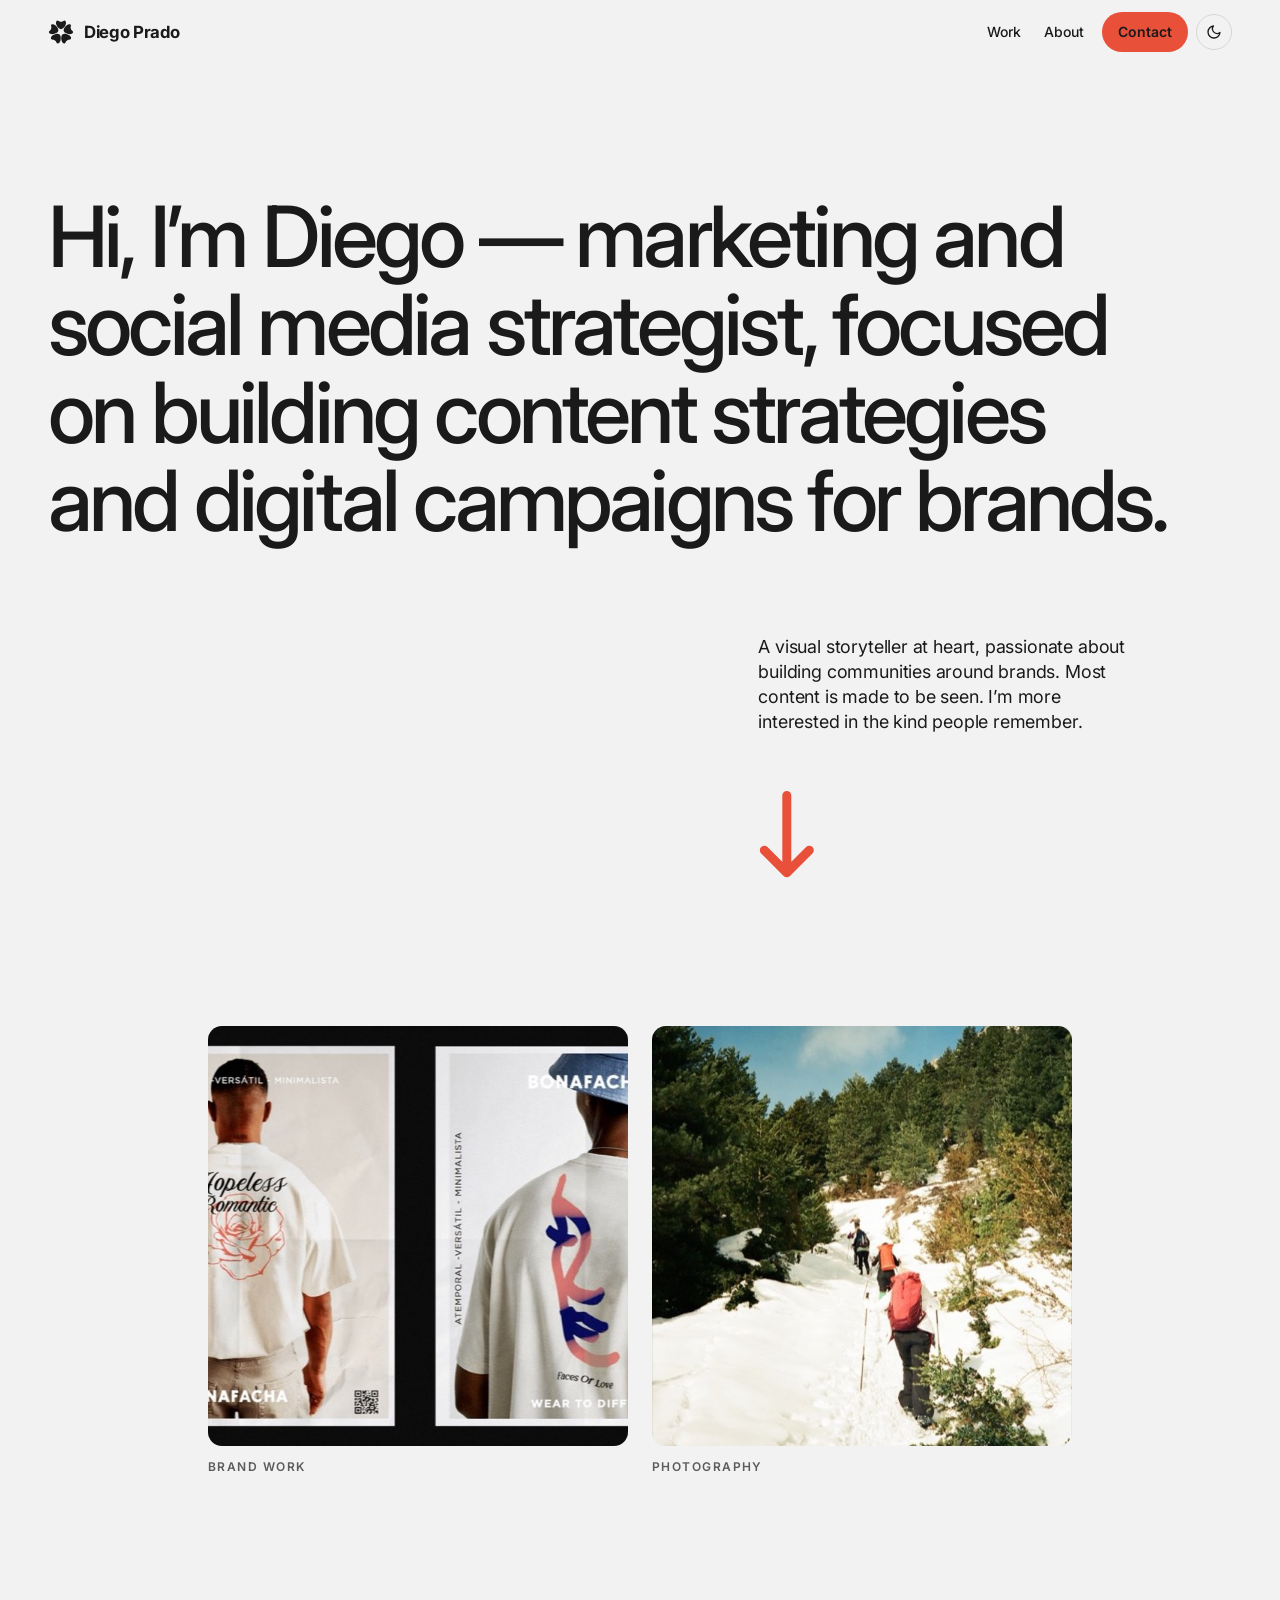
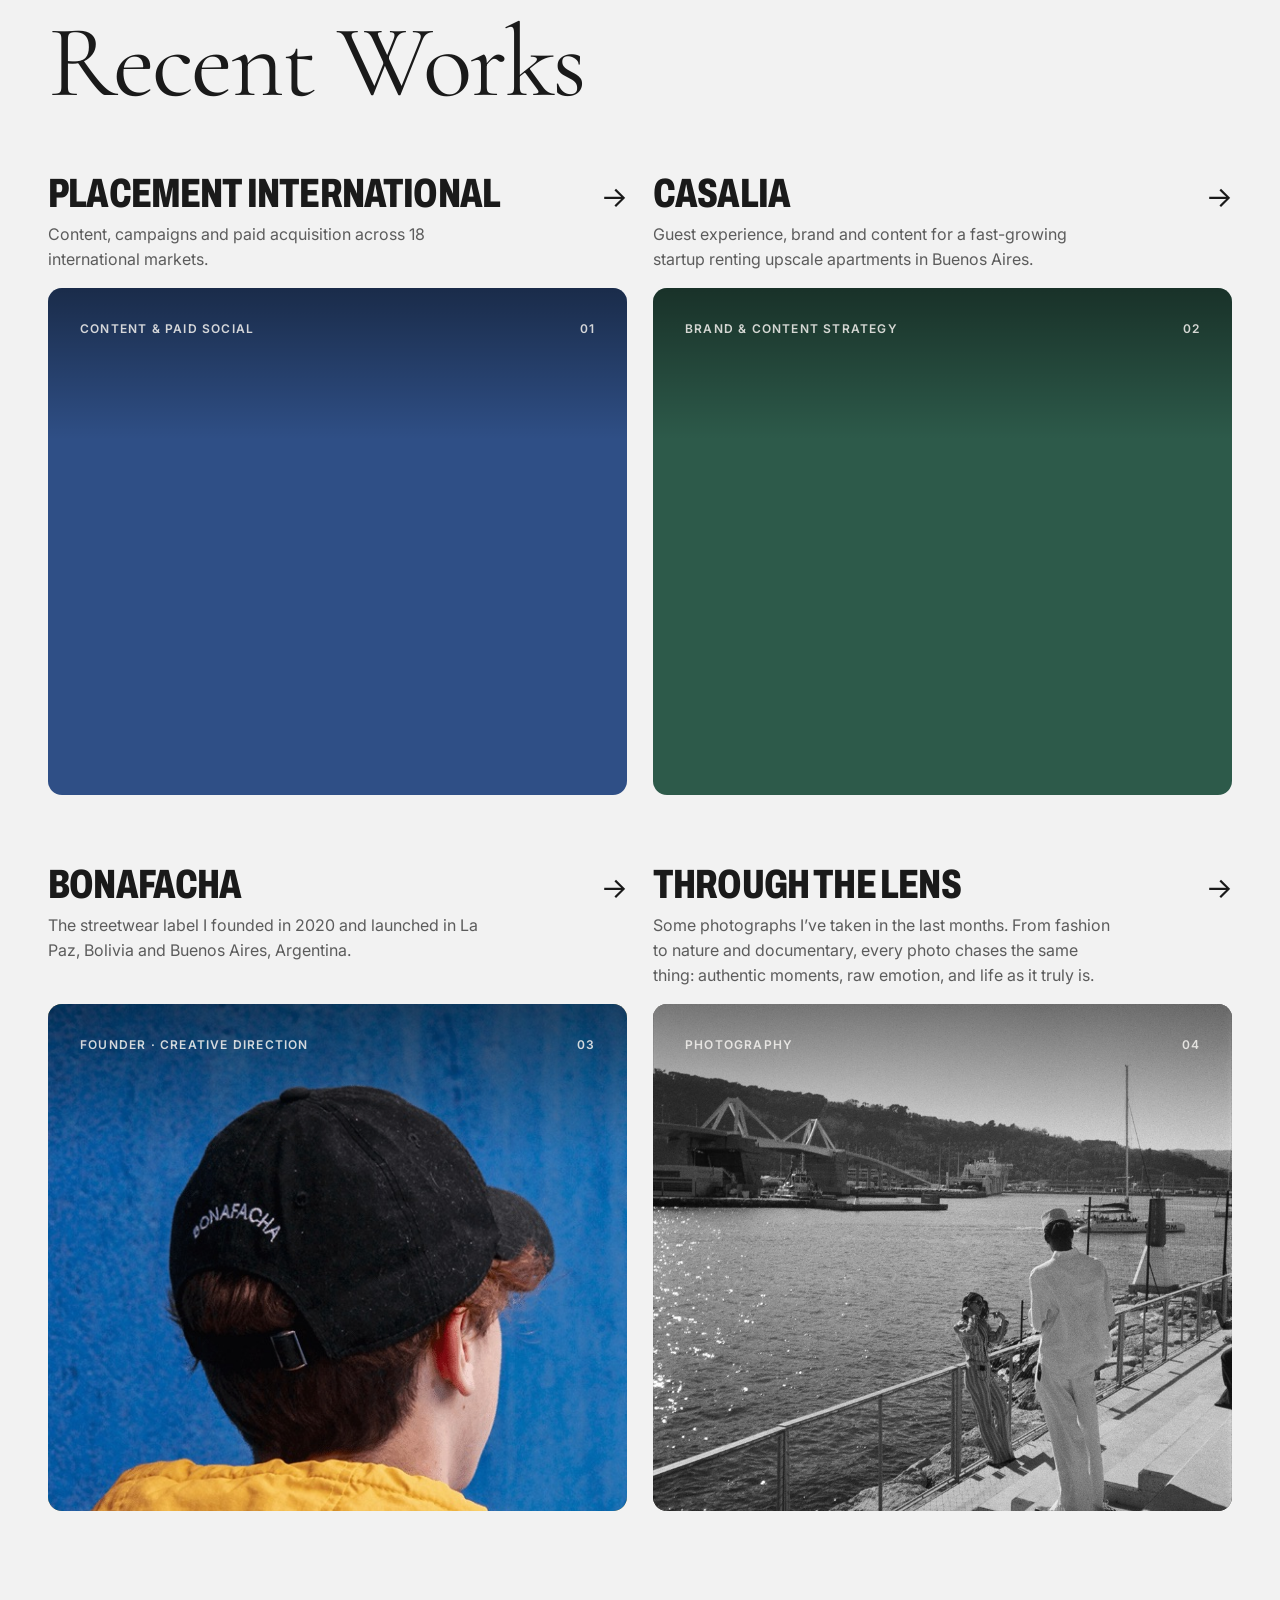
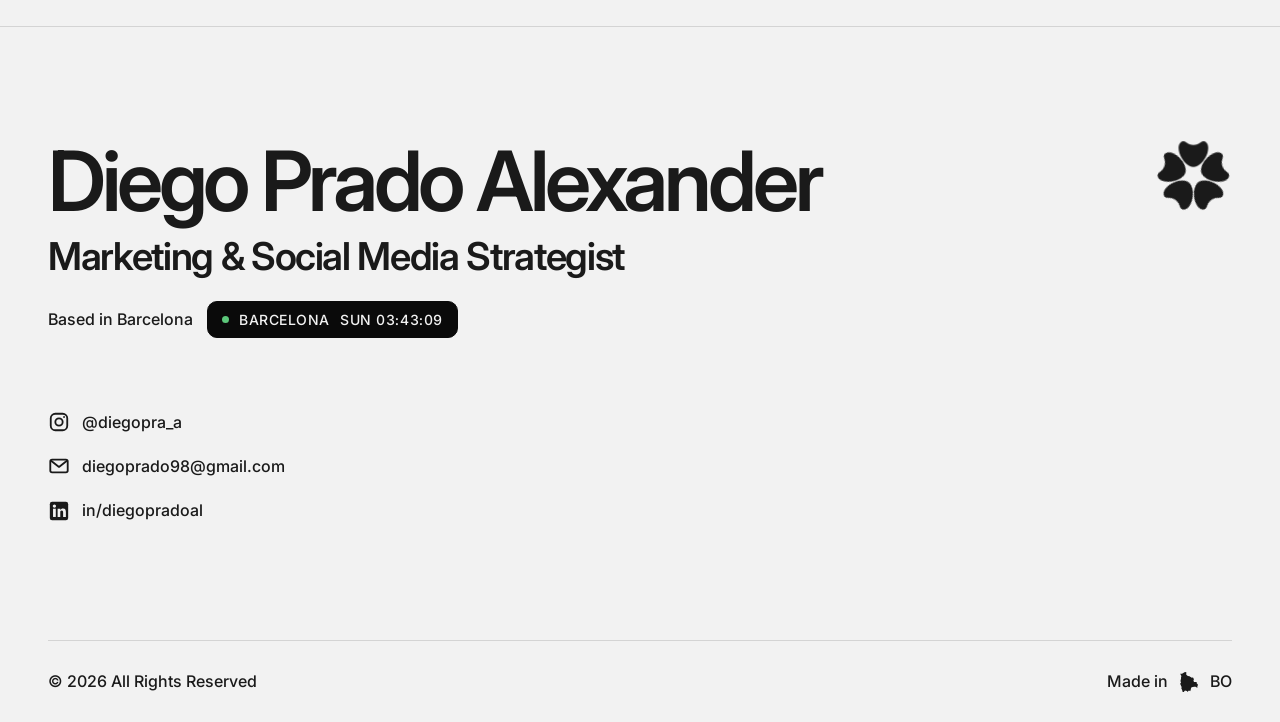
==== commit e51ab1f0: "Home: flip-book preview, two squares flicking through brand work and photography Hard cuts every 0.6" ====
--- a/index.html
+++ b/index.html
@@ -23,7 +23,7 @@
   <link rel="preconnect" href="https://fonts.googleapis.com">
   <link rel="preconnect" href="https://fonts.gstatic.com" crossorigin>
   <link href="https://fonts.googleapis.com/css2?family=Archivo:wdth,wght@62..100,800&family=Inter:opsz,wght@14..32,400..700&family=Cormorant+Garamond:wght@400;700&display=swap" rel="stylesheet">
-  <link rel="stylesheet" href="css/style.css?v=1.0.17">
+  <link rel="stylesheet" href="css/style.css?v=1.0.18">
   <link rel="stylesheet" href="css/flower.css?v=1.0.0">
 </head>
 <body>
@@ -59,6 +59,12 @@
           <svg viewBox="0 0 64 100" fill="none" stroke="currentColor" stroke-width="10" stroke-linecap="round" stroke-linejoin="round" aria-hidden="true"><path d="M32 6v86M7 67l25 25 25-25"/></svg>
         </a>
       </div>
+    </section>
+
+    <!-- ===== Quick look: two squares flicking through work and photography (js/flipbook.js) ===== -->
+    <section class="flipbook wrap reveal" aria-label="A quick look at my work">
+      <figure class="flip" data-flip="work" data-speed="600"><figcaption>Brand work</figcaption></figure>
+      <figure class="flip" data-flip="photo" data-speed="600" data-offset="300"><figcaption>Photography</figcaption></figure>
     </section>
 
     <!-- ===== 2. Recent Works (cards are built from data/projects.json) ===== -->
@@ -113,6 +119,7 @@
 
   <script src="js/main.js?v=1.0.0"></script>
   <script src="js/flower.js?v=1.0.0"></script>
+  <script src="js/flipbook.js?v=1.0.1"></script>
   <script src="js/projects.js?v=1.0.17"></script>
 </body>
 </html>
--- a/css/style.css
+++ b/css/style.css
@@ -936,3 +936,11 @@
 
 /* Section heading above a gallery (story.masonryTitle) */
 .cs-section-title { font-family: var(--font-display); font-weight: 800; font-stretch: 70%; font-variation-settings: "wdth" 70; text-transform: uppercase; font-size: var(--fs-lg); line-height: 1; letter-spacing: -.01em; margin-bottom: clamp(20px, 3vw, 32px); }
+
+/* ---------- Home: two squares flicking through work + photography (js/flipbook.js) ---------- */
+.flipbook { display: grid; grid-template-columns: 1fr 1fr; gap: clamp(12px, 2vw, 24px); max-width: 960px; margin-inline: auto; padding-block: clamp(8px, 2vw, 24px) clamp(48px, 7vw, 96px); }
+.flip { margin: 0; min-width: 0; }
+.flip-stage { position: relative; aspect-ratio: 1; border-radius: var(--radius); overflow: hidden; background: var(--bg-soft); }
+.flip-stage img { position: absolute; inset: 0; width: 100%; height: 100%; object-fit: cover; opacity: 0; }
+.flip-stage img.is-on { opacity: 1; }
+.flip figcaption { margin-top: 12px; font-size: var(--fs-xs); font-weight: 600; letter-spacing: .12em; text-transform: uppercase; color: var(--ink-soft); }
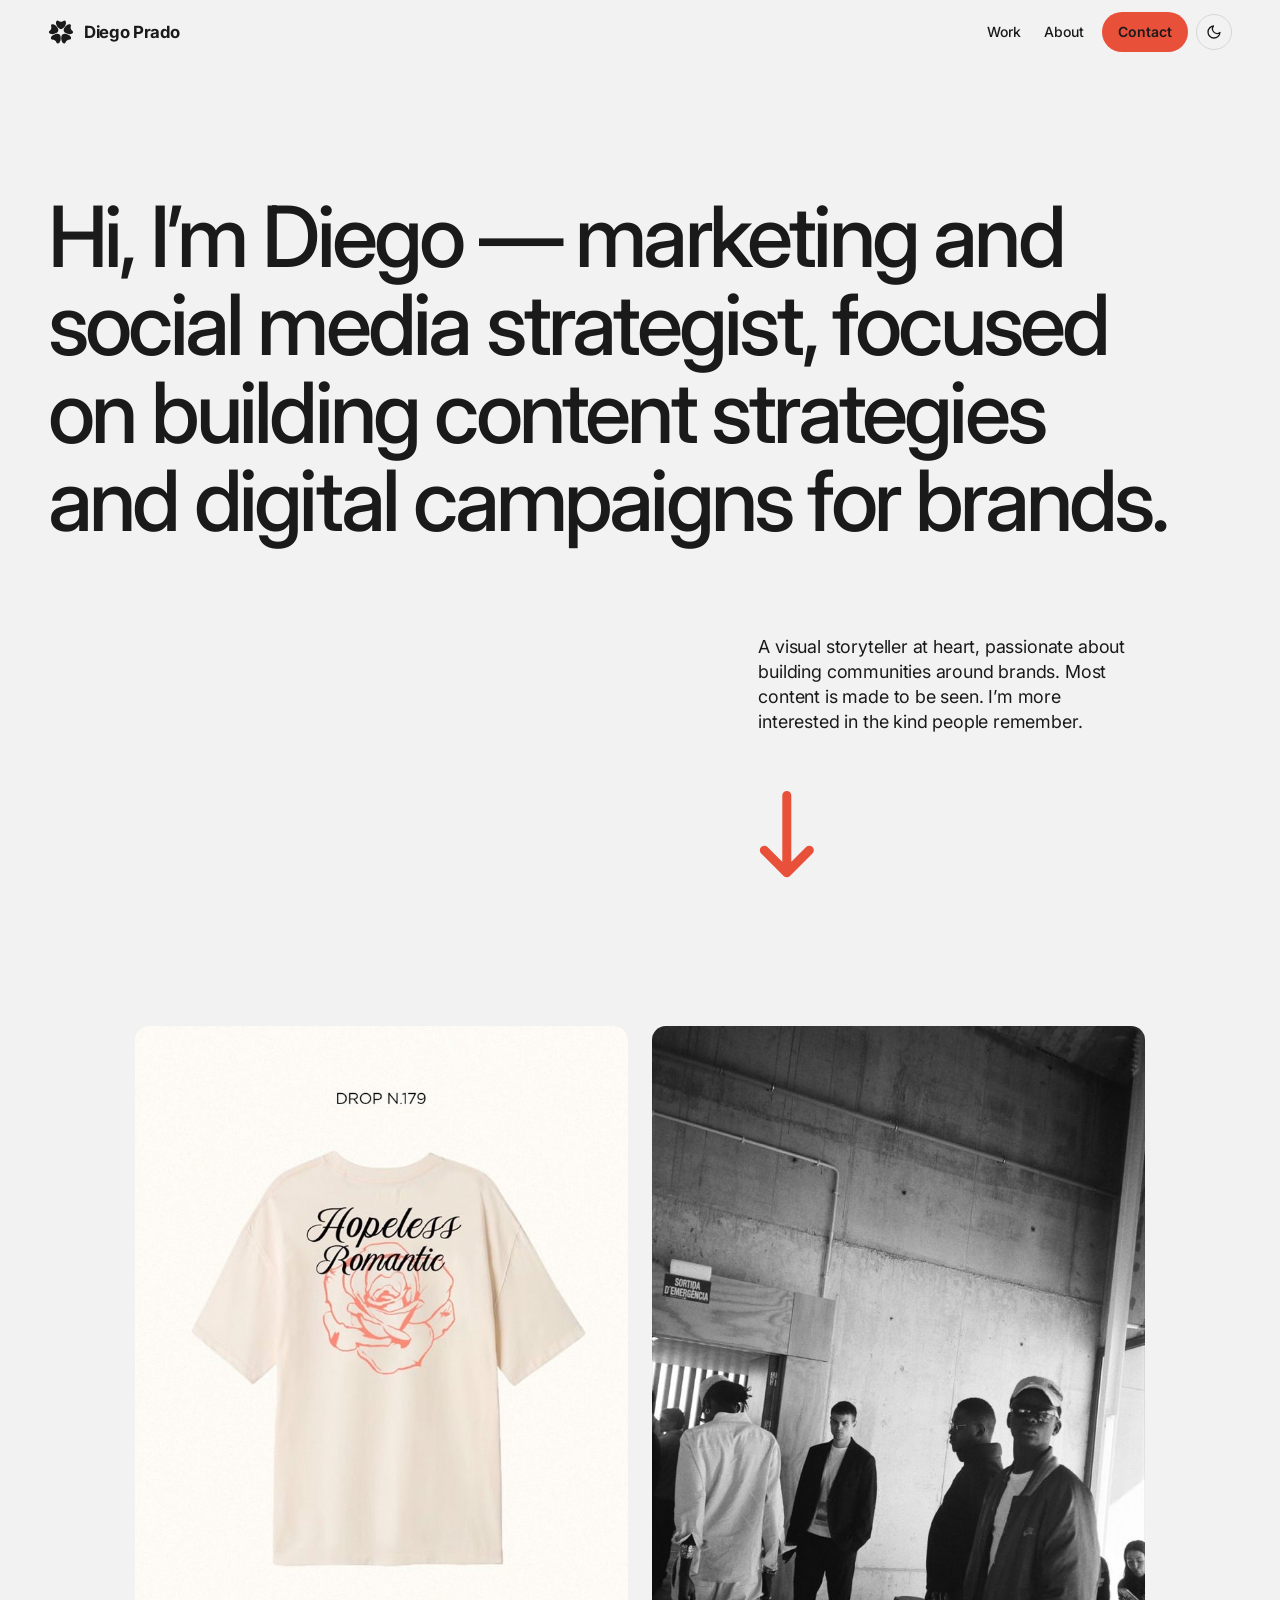
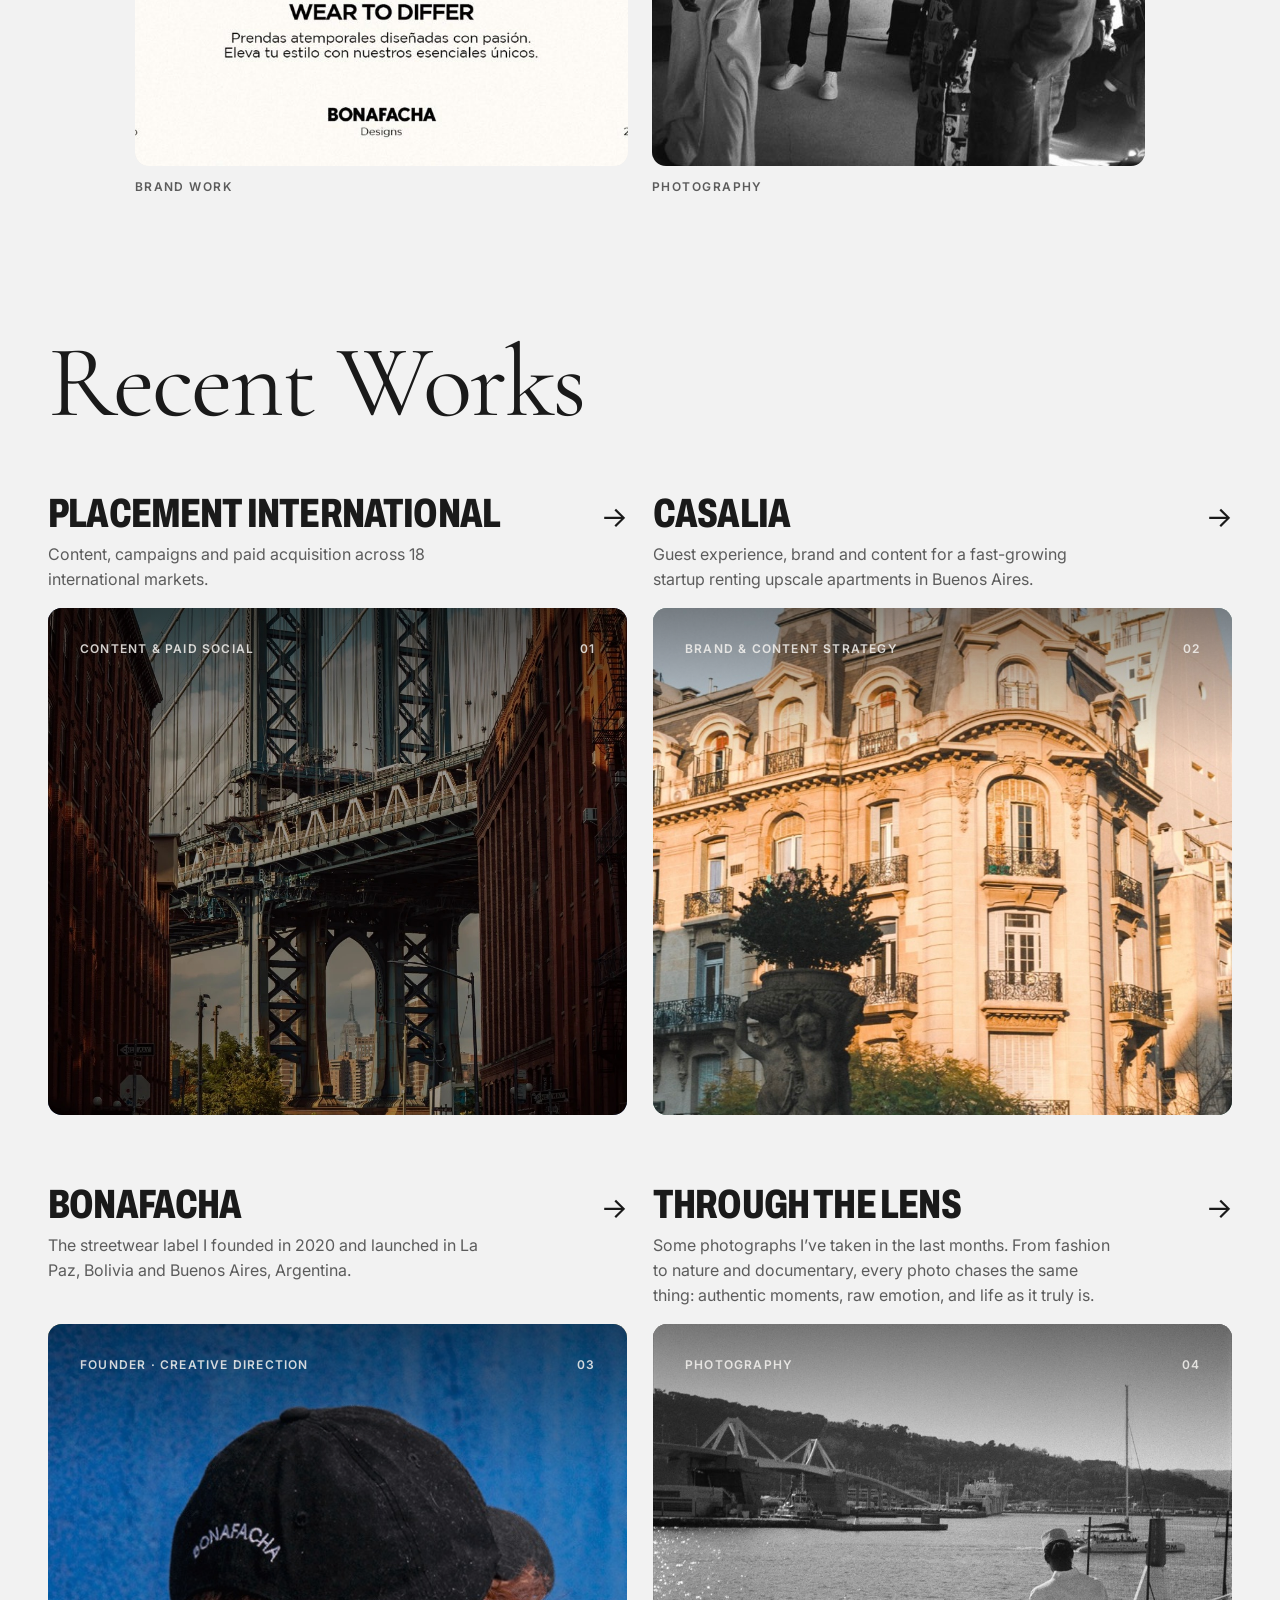
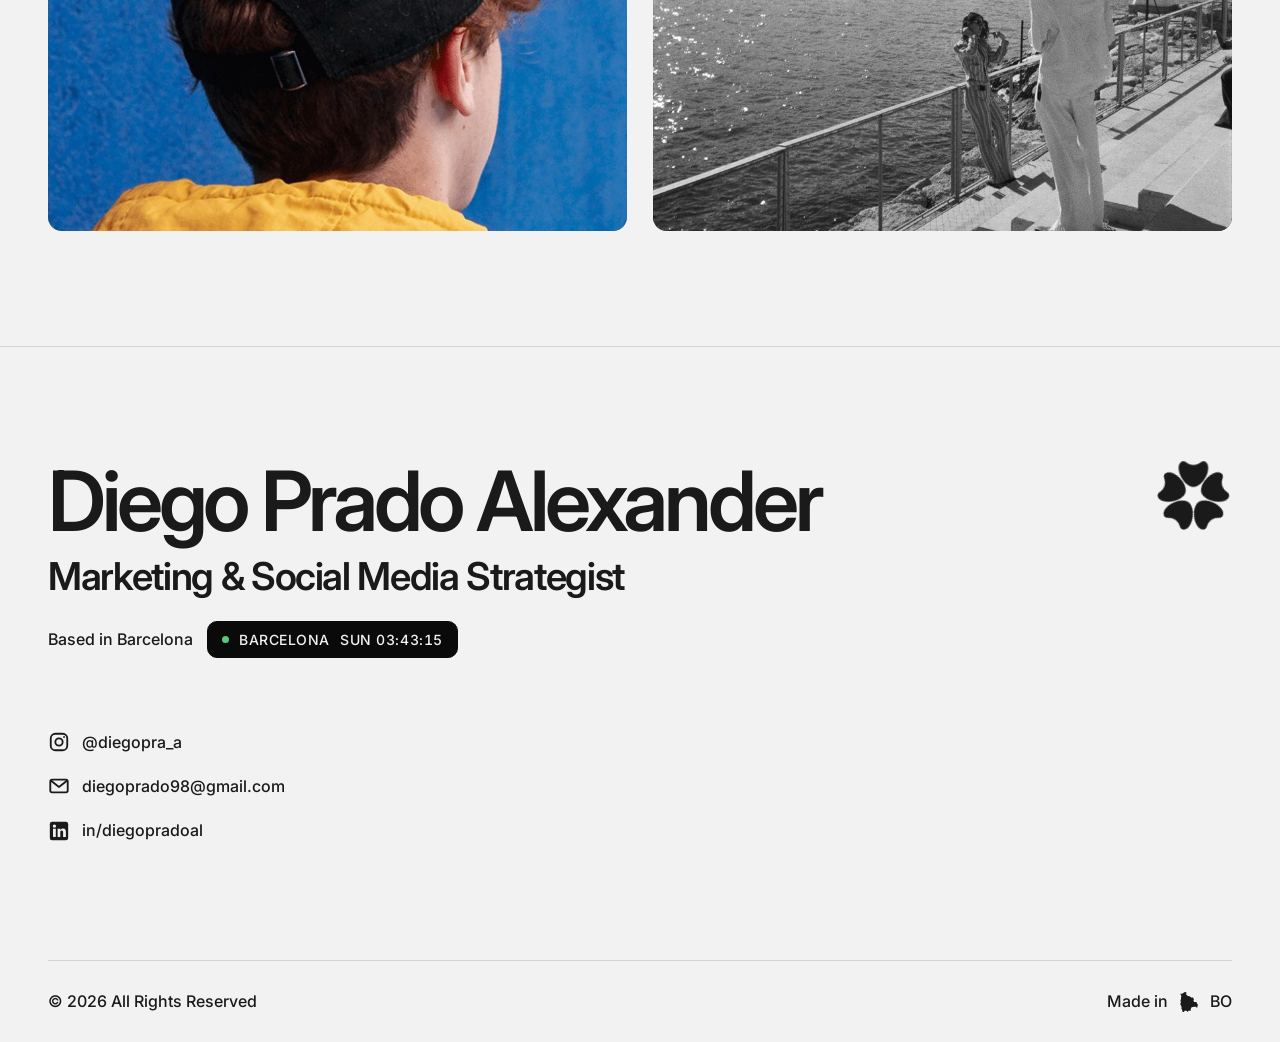
==== commit a87c9b8e: "Flip-book: tall 2:3 story-style panels that fit the screen; new 720x1080 images Co-Authored-By: Clau" ====
--- a/index.html
+++ b/index.html
@@ -23,7 +23,7 @@
   <link rel="preconnect" href="https://fonts.googleapis.com">
   <link rel="preconnect" href="https://fonts.gstatic.com" crossorigin>
   <link href="https://fonts.googleapis.com/css2?family=Archivo:wdth,wght@62..100,800&family=Inter:opsz,wght@14..32,400..700&family=Cormorant+Garamond:wght@400;700&display=swap" rel="stylesheet">
-  <link rel="stylesheet" href="css/style.css?v=1.0.18">
+  <link rel="stylesheet" href="css/style.css?v=1.0.20">
   <link rel="stylesheet" href="css/flower.css?v=1.0.0">
 </head>
 <body>
@@ -119,7 +119,7 @@
 
   <script src="js/main.js?v=1.0.0"></script>
   <script src="js/flower.js?v=1.0.0"></script>
-  <script src="js/flipbook.js?v=1.0.1"></script>
+  <script src="js/flipbook.js?v=1.0.2"></script>
   <script src="js/projects.js?v=1.0.17"></script>
 </body>
 </html>
--- a/css/style.css
+++ b/css/style.css
@@ -938,9 +938,11 @@
 .cs-section-title { font-family: var(--font-display); font-weight: 800; font-stretch: 70%; font-variation-settings: "wdth" 70; text-transform: uppercase; font-size: var(--fs-lg); line-height: 1; letter-spacing: -.01em; margin-bottom: clamp(20px, 3vw, 32px); }
 
 /* ---------- Home: two squares flicking through work + photography (js/flipbook.js) ---------- */
-.flipbook { display: grid; grid-template-columns: 1fr 1fr; gap: clamp(12px, 2vw, 24px); max-width: 960px; margin-inline: auto; padding-block: clamp(8px, 2vw, 24px) clamp(48px, 7vw, 96px); }
+/* two tall, story-like panels (2:3) that fit the screen height */
+.flipbook { --panel-w: min(44vw, calc((100svh - var(--header-h) - 96px) * 2 / 3)); display: grid; grid-template-columns: repeat(2, var(--panel-w)); justify-content: center; gap: clamp(12px, 2vw, 24px); max-width: none; padding-block: clamp(8px, 2vw, 24px) clamp(48px, 7vw, 96px); }
+@media (max-width: 640px) { .flipbook { grid-template-columns: 1fr 1fr; } }
 .flip { margin: 0; min-width: 0; }
-.flip-stage { position: relative; aspect-ratio: 1; border-radius: var(--radius); overflow: hidden; background: var(--bg-soft); }
+.flip-stage { position: relative; aspect-ratio: 2 / 3; border-radius: var(--radius); overflow: hidden; background: var(--bg-soft); }
 .flip-stage img { position: absolute; inset: 0; width: 100%; height: 100%; object-fit: cover; opacity: 0; }
 .flip-stage img.is-on { opacity: 1; }
 .flip figcaption { margin-top: 12px; font-size: var(--fs-xs); font-weight: 600; letter-spacing: .12em; text-transform: uppercase; color: var(--ink-soft); }
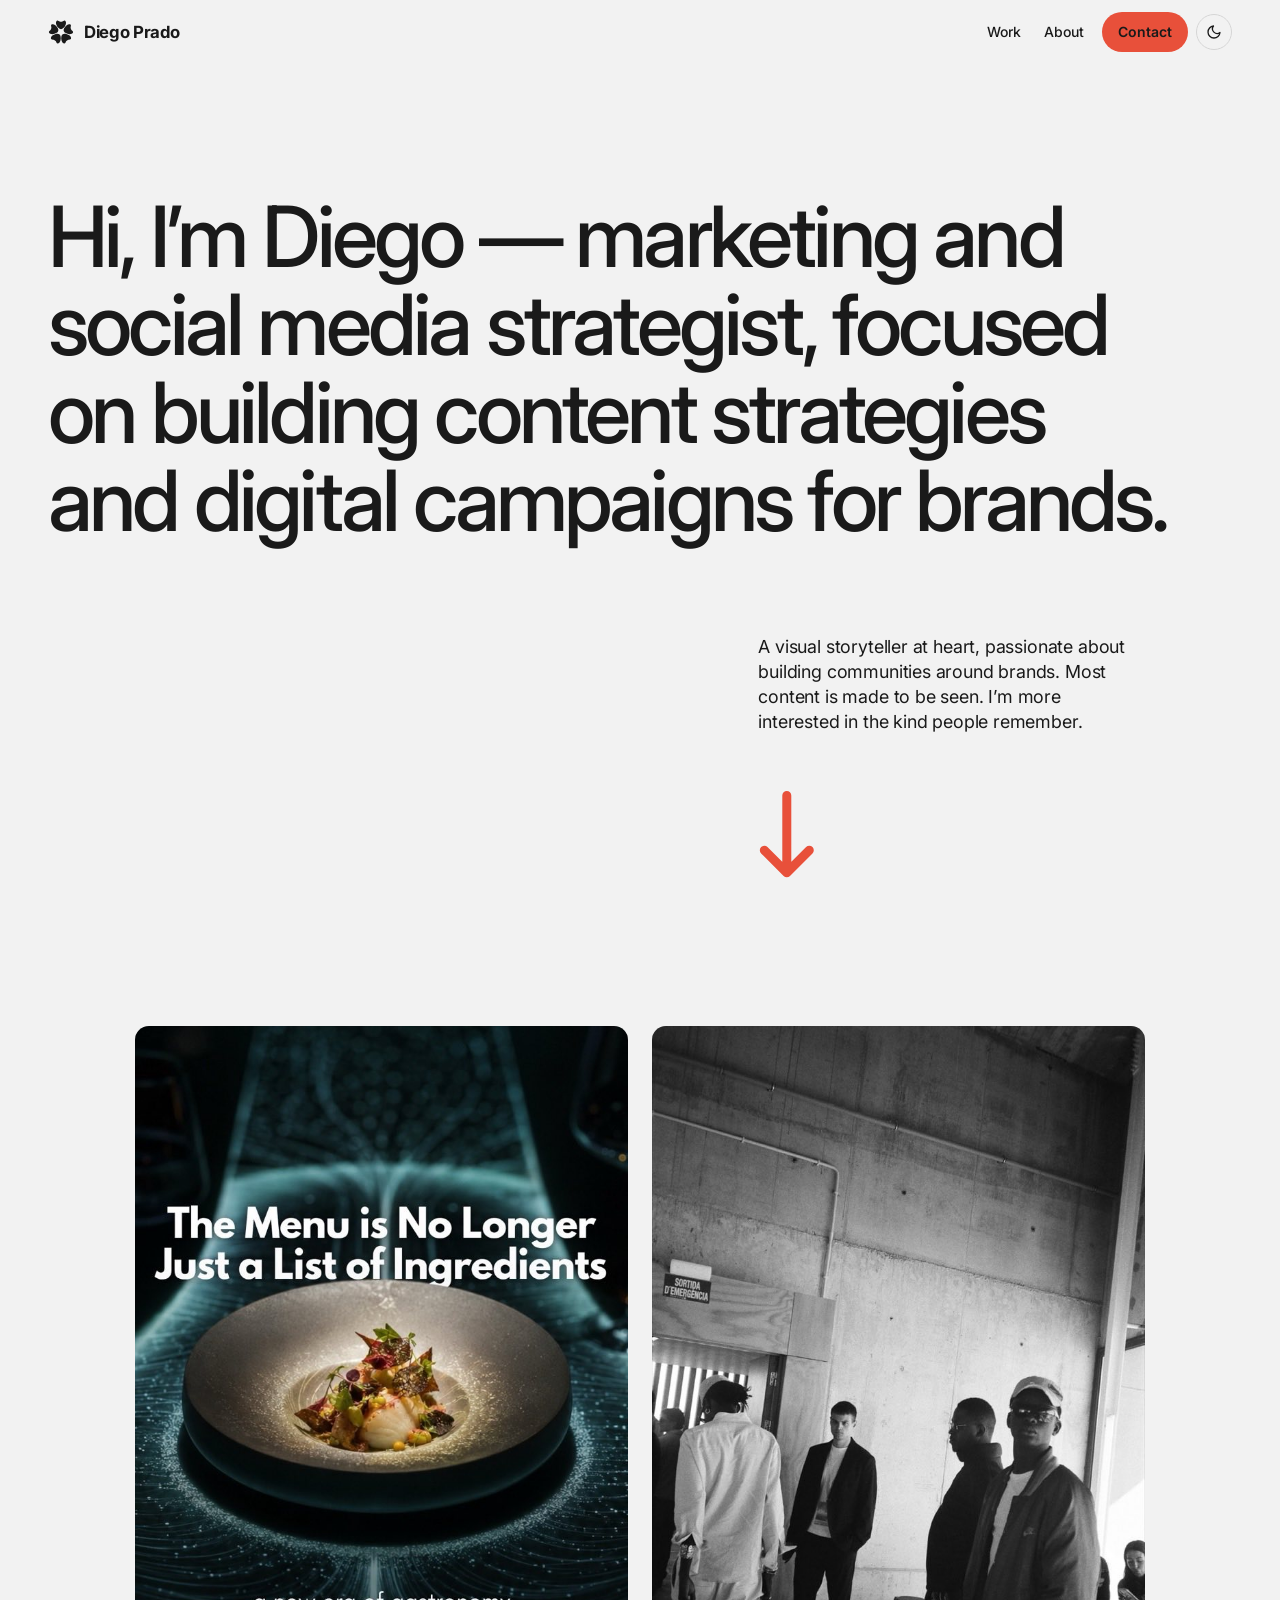
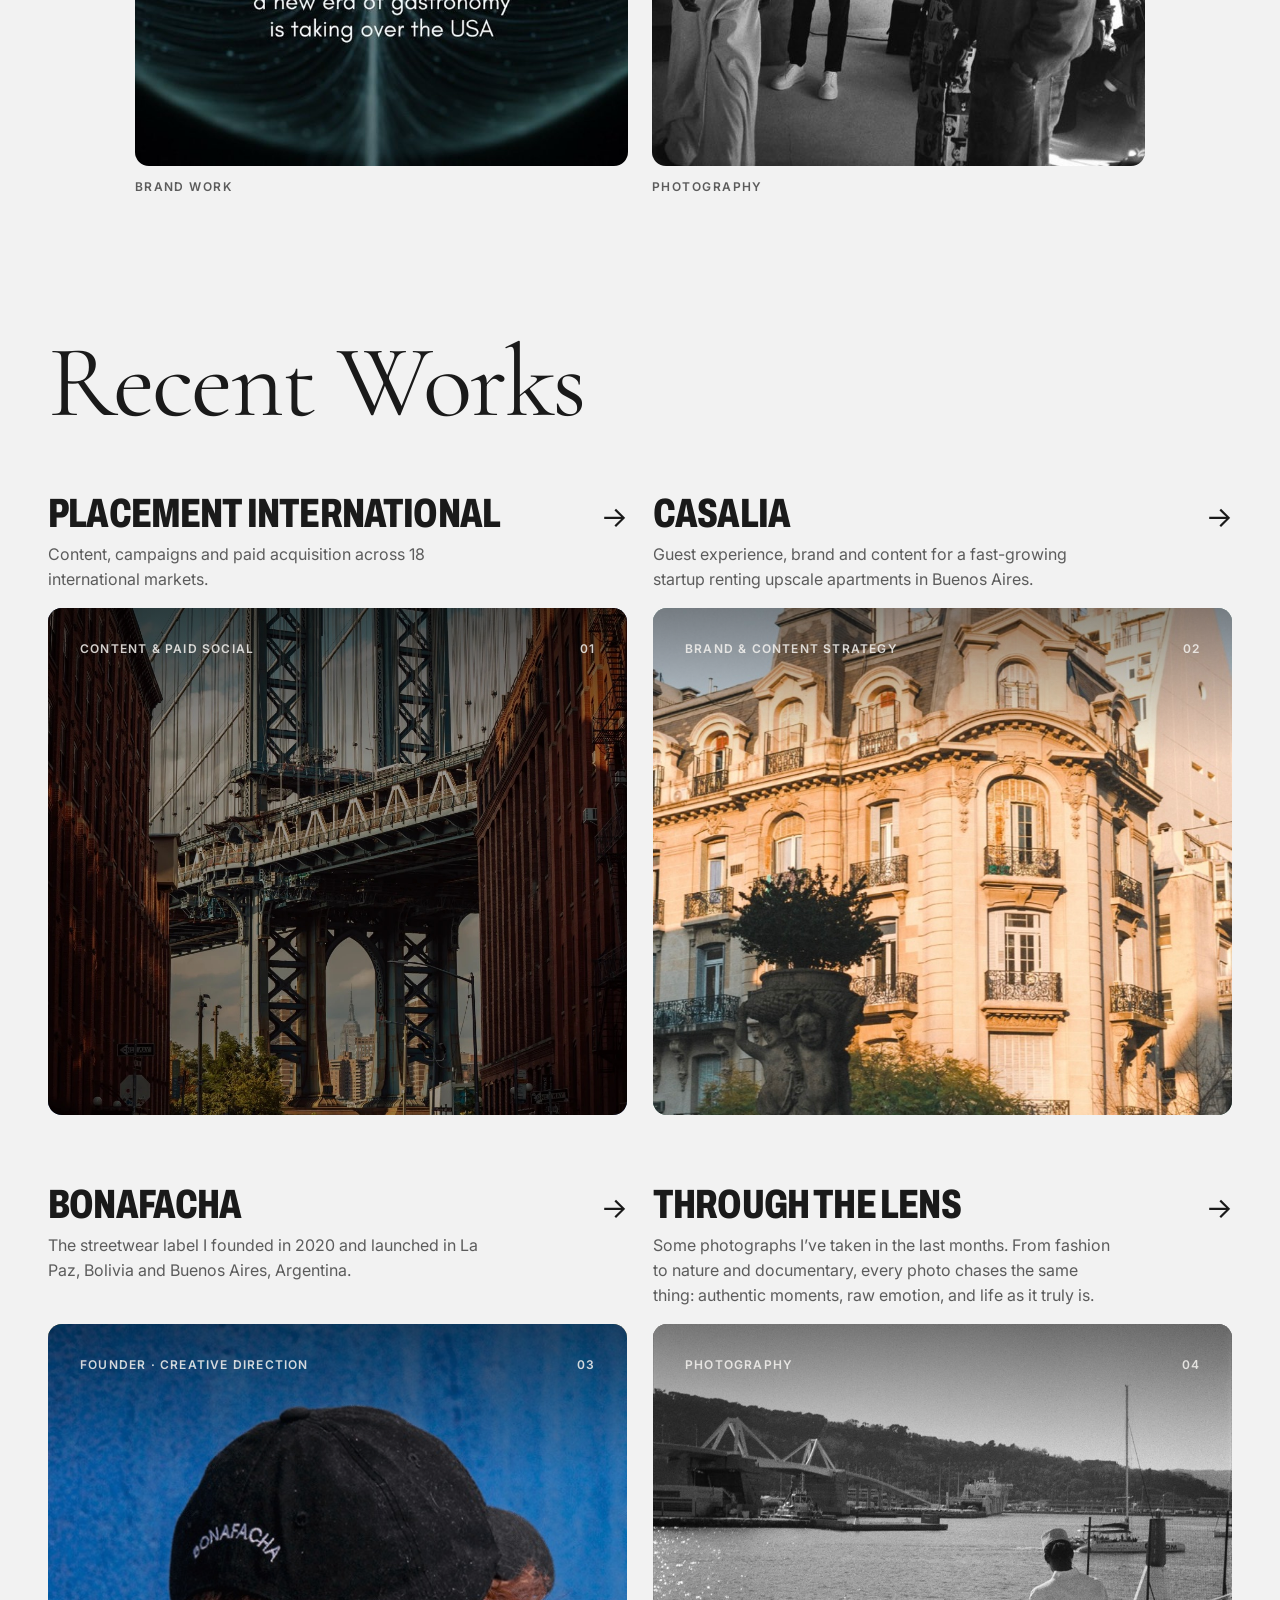
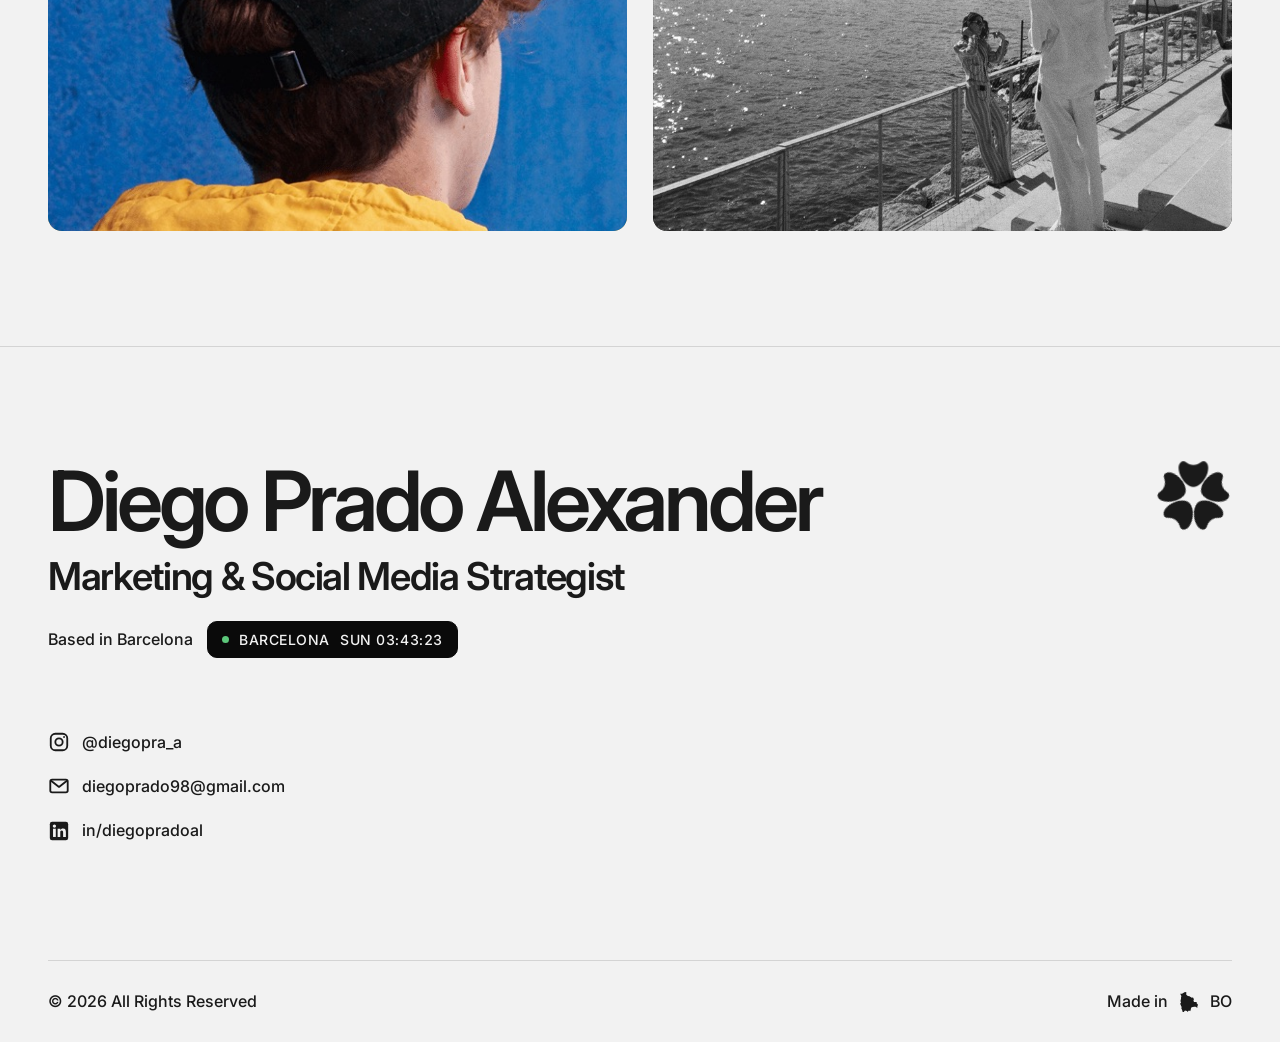
==== commit 9be39b53: "Flip-book on phones: panels stacked full width (4:5) Co-Authored-By: Claude Opus 5.5 <noreply@anthro" ====
--- a/index.html
+++ b/index.html
@@ -23,7 +23,7 @@
   <link rel="preconnect" href="https://fonts.googleapis.com">
   <link rel="preconnect" href="https://fonts.gstatic.com" crossorigin>
   <link href="https://fonts.googleapis.com/css2?family=Archivo:wdth,wght@62..100,800&family=Inter:opsz,wght@14..32,400..700&family=Cormorant+Garamond:wght@400;700&display=swap" rel="stylesheet">
-  <link rel="stylesheet" href="css/style.css?v=1.0.20">
+  <link rel="stylesheet" href="css/style.css?v=1.0.22">
   <link rel="stylesheet" href="css/flower.css?v=1.0.0">
 </head>
 <body>
--- a/css/style.css
+++ b/css/style.css
@@ -940,9 +940,11 @@
 /* ---------- Home: two squares flicking through work + photography (js/flipbook.js) ---------- */
 /* two tall, story-like panels (2:3) that fit the screen height */
 .flipbook { --panel-w: min(44vw, calc((100svh - var(--header-h) - 96px) * 2 / 3)); display: grid; grid-template-columns: repeat(2, var(--panel-w)); justify-content: center; gap: clamp(12px, 2vw, 24px); max-width: none; padding-block: clamp(8px, 2vw, 24px) clamp(48px, 7vw, 96px); }
-@media (max-width: 640px) { .flipbook { grid-template-columns: 1fr 1fr; } }
+/* phones: the two panels stacked, full width, slightly taller than square */
+@media (max-width: 640px) { .flipbook { grid-template-columns: 1fr; gap: 20px; } }
 .flip { margin: 0; min-width: 0; }
 .flip-stage { position: relative; aspect-ratio: 2 / 3; border-radius: var(--radius); overflow: hidden; background: var(--bg-soft); }
 .flip-stage img { position: absolute; inset: 0; width: 100%; height: 100%; object-fit: cover; opacity: 0; }
 .flip-stage img.is-on { opacity: 1; }
 .flip figcaption { margin-top: 12px; font-size: var(--fs-xs); font-weight: 600; letter-spacing: .12em; text-transform: uppercase; color: var(--ink-soft); }
+@media (max-width: 640px) { .flip-stage { aspect-ratio: 4 / 5; } } /* after the base rule so it wins on phones */
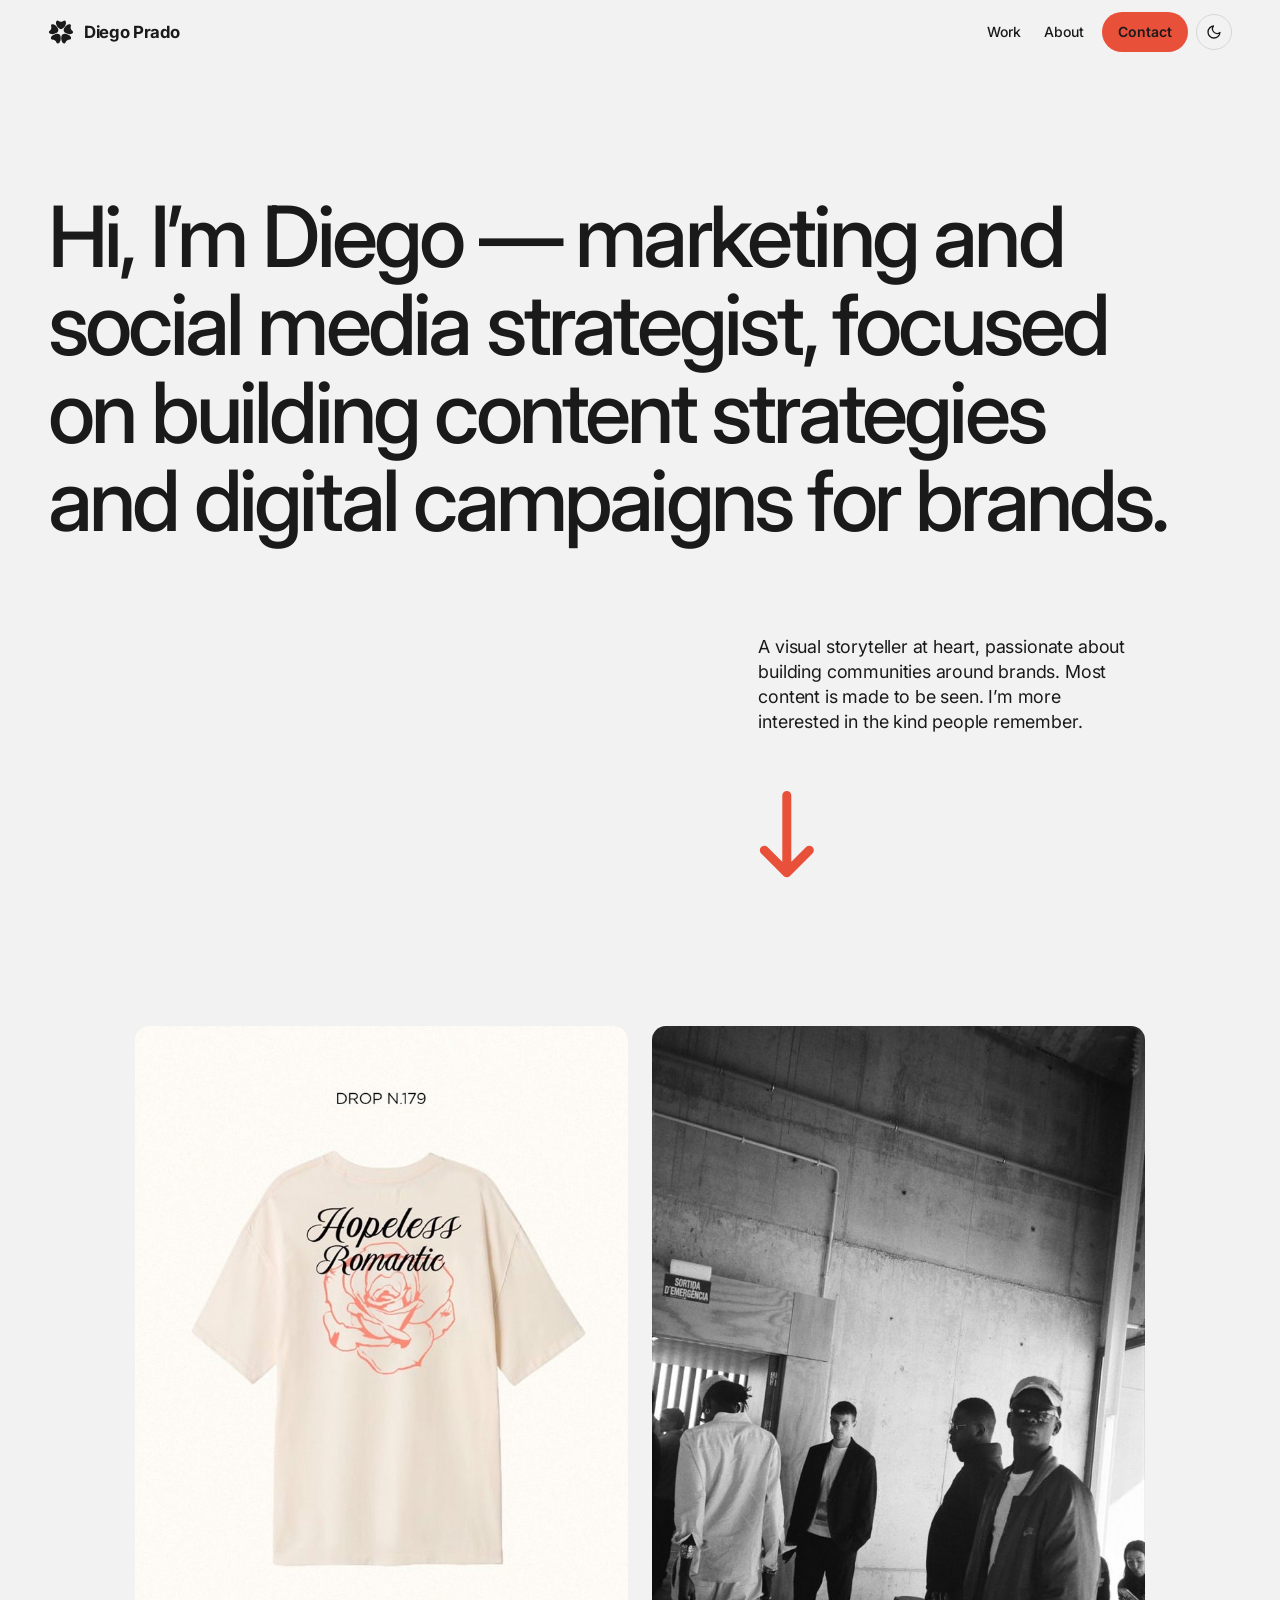
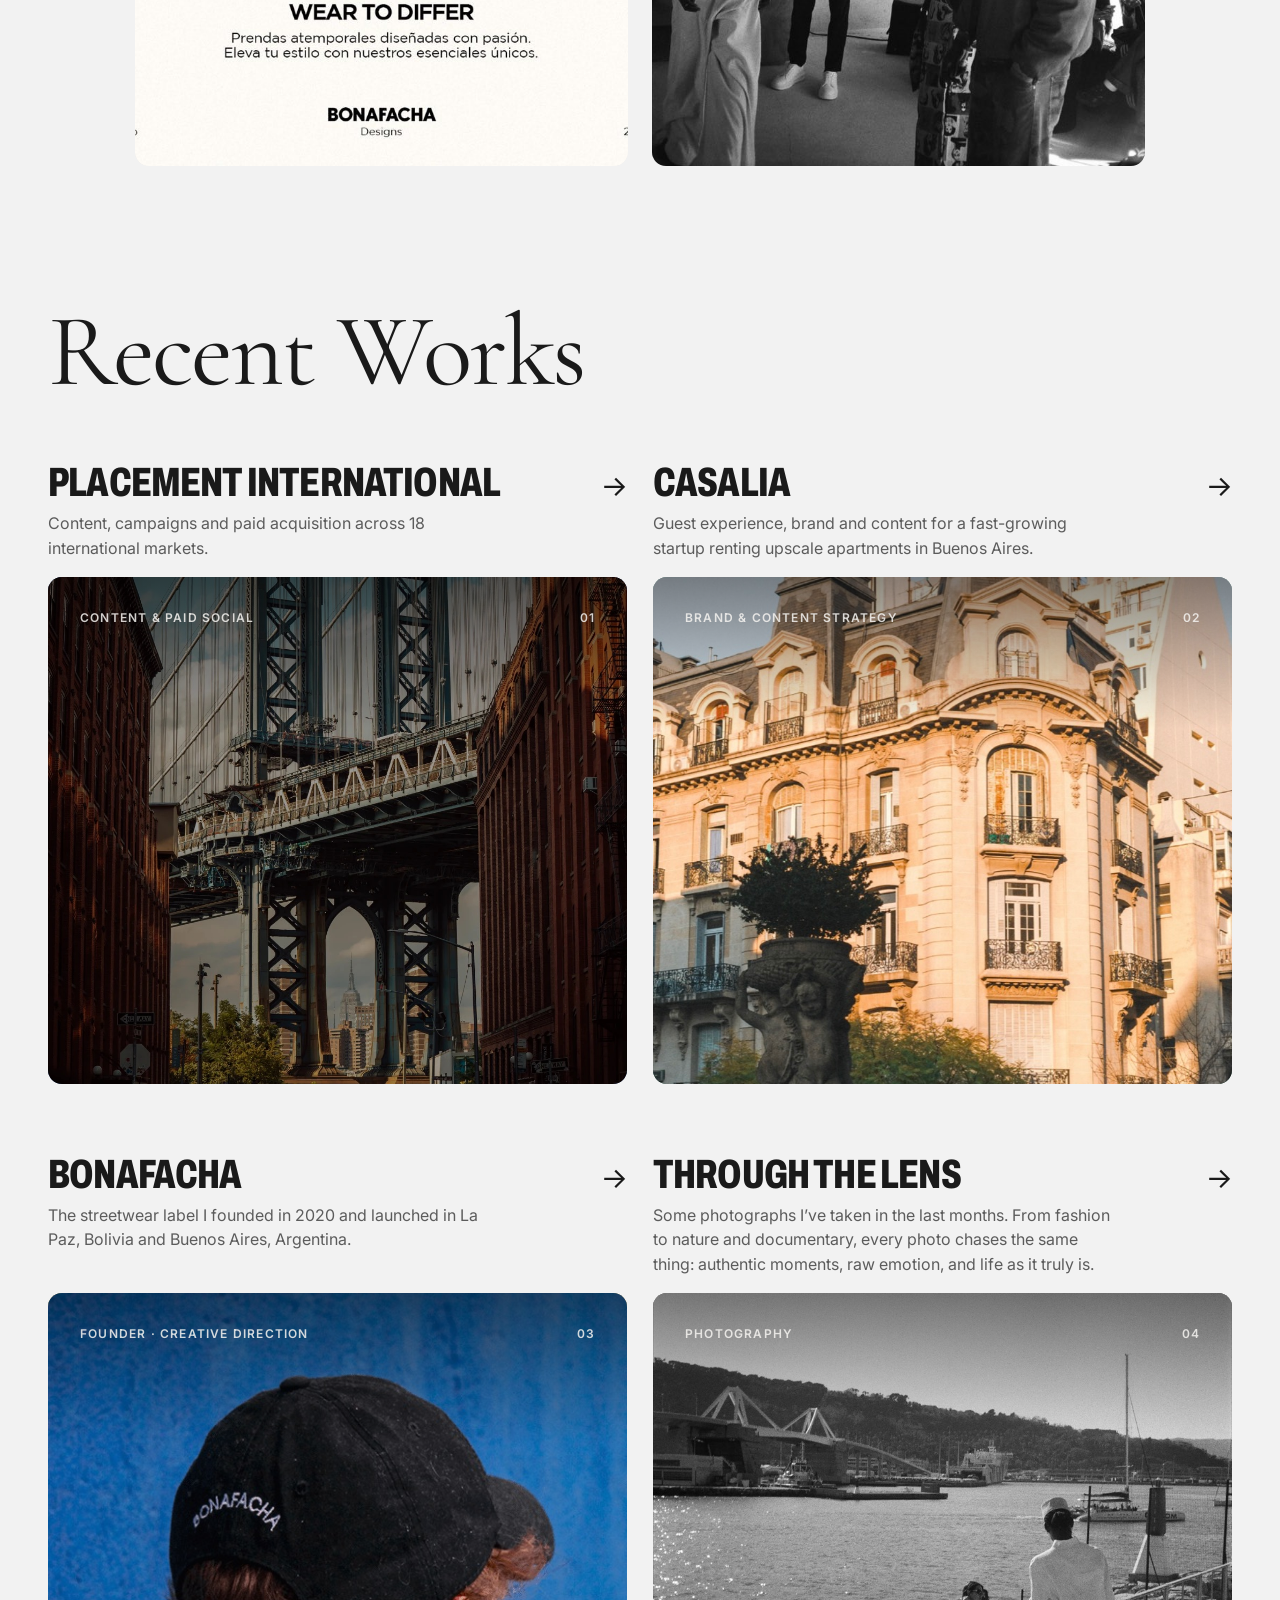
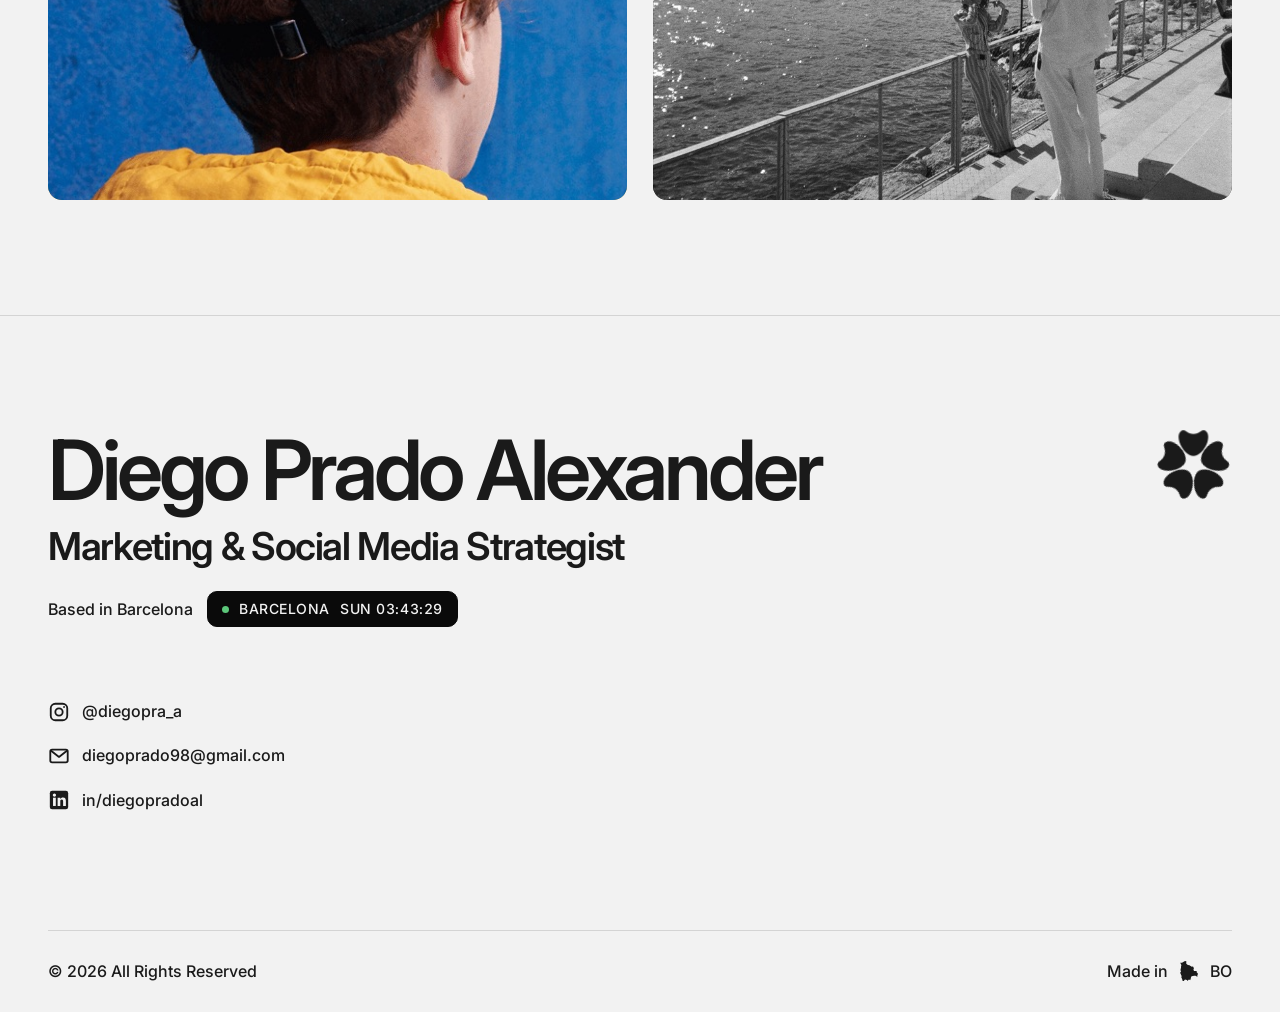
==== commit b0ae852d: "Flip-book: remove the Brand work / Photography labels Co-Authored-By: Claude Opus 5.5 <noreply@anthr" ====
--- a/index.html
+++ b/index.html
@@ -63,8 +63,8 @@
 
     <!-- ===== Quick look: two squares flicking through work and photography (js/flipbook.js) ===== -->
     <section class="flipbook wrap reveal" aria-label="A quick look at my work">
-      <figure class="flip" data-flip="work" data-speed="600"><figcaption>Brand work</figcaption></figure>
-      <figure class="flip" data-flip="photo" data-speed="600" data-offset="300"><figcaption>Photography</figcaption></figure>
+      <figure class="flip" data-flip="work" data-speed="600"></figure>
+      <figure class="flip" data-flip="photo" data-speed="600" data-offset="300"></figure>
     </section>
 
     <!-- ===== 2. Recent Works (cards are built from data/projects.json) ===== -->
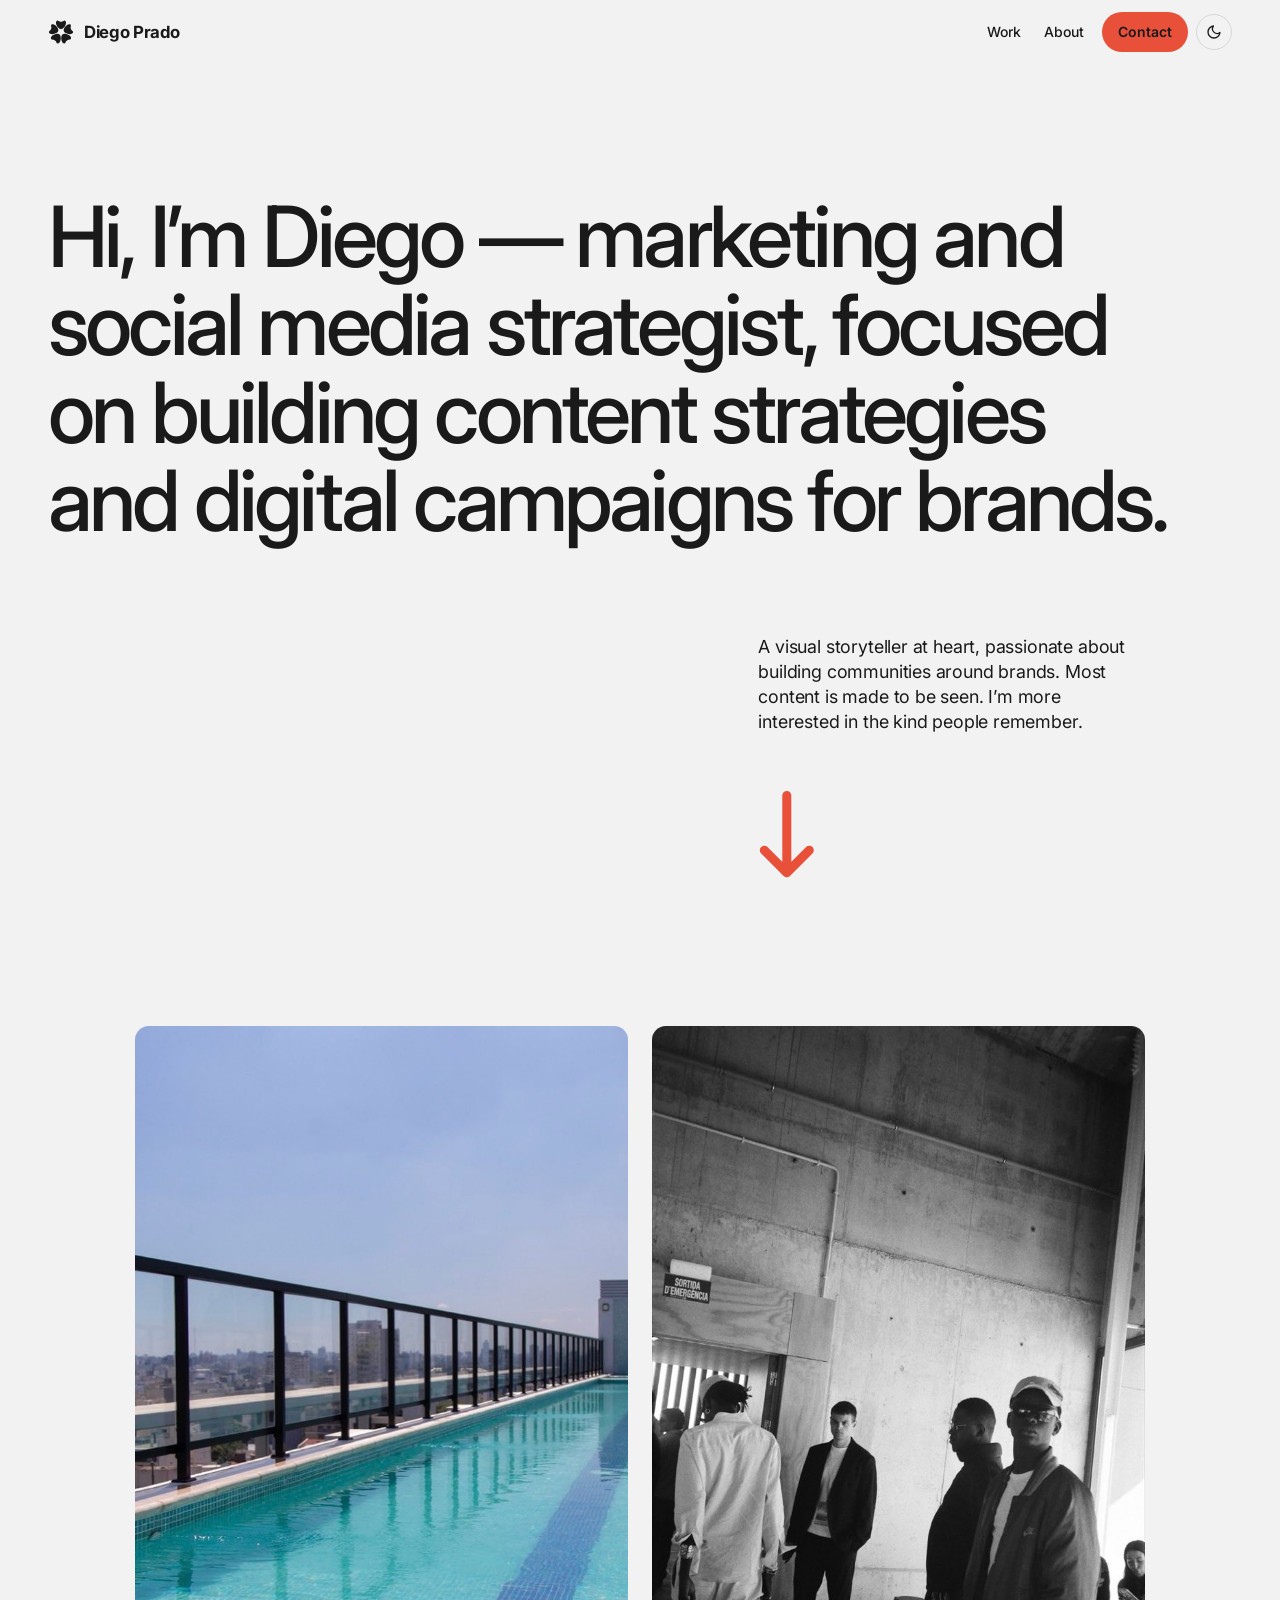
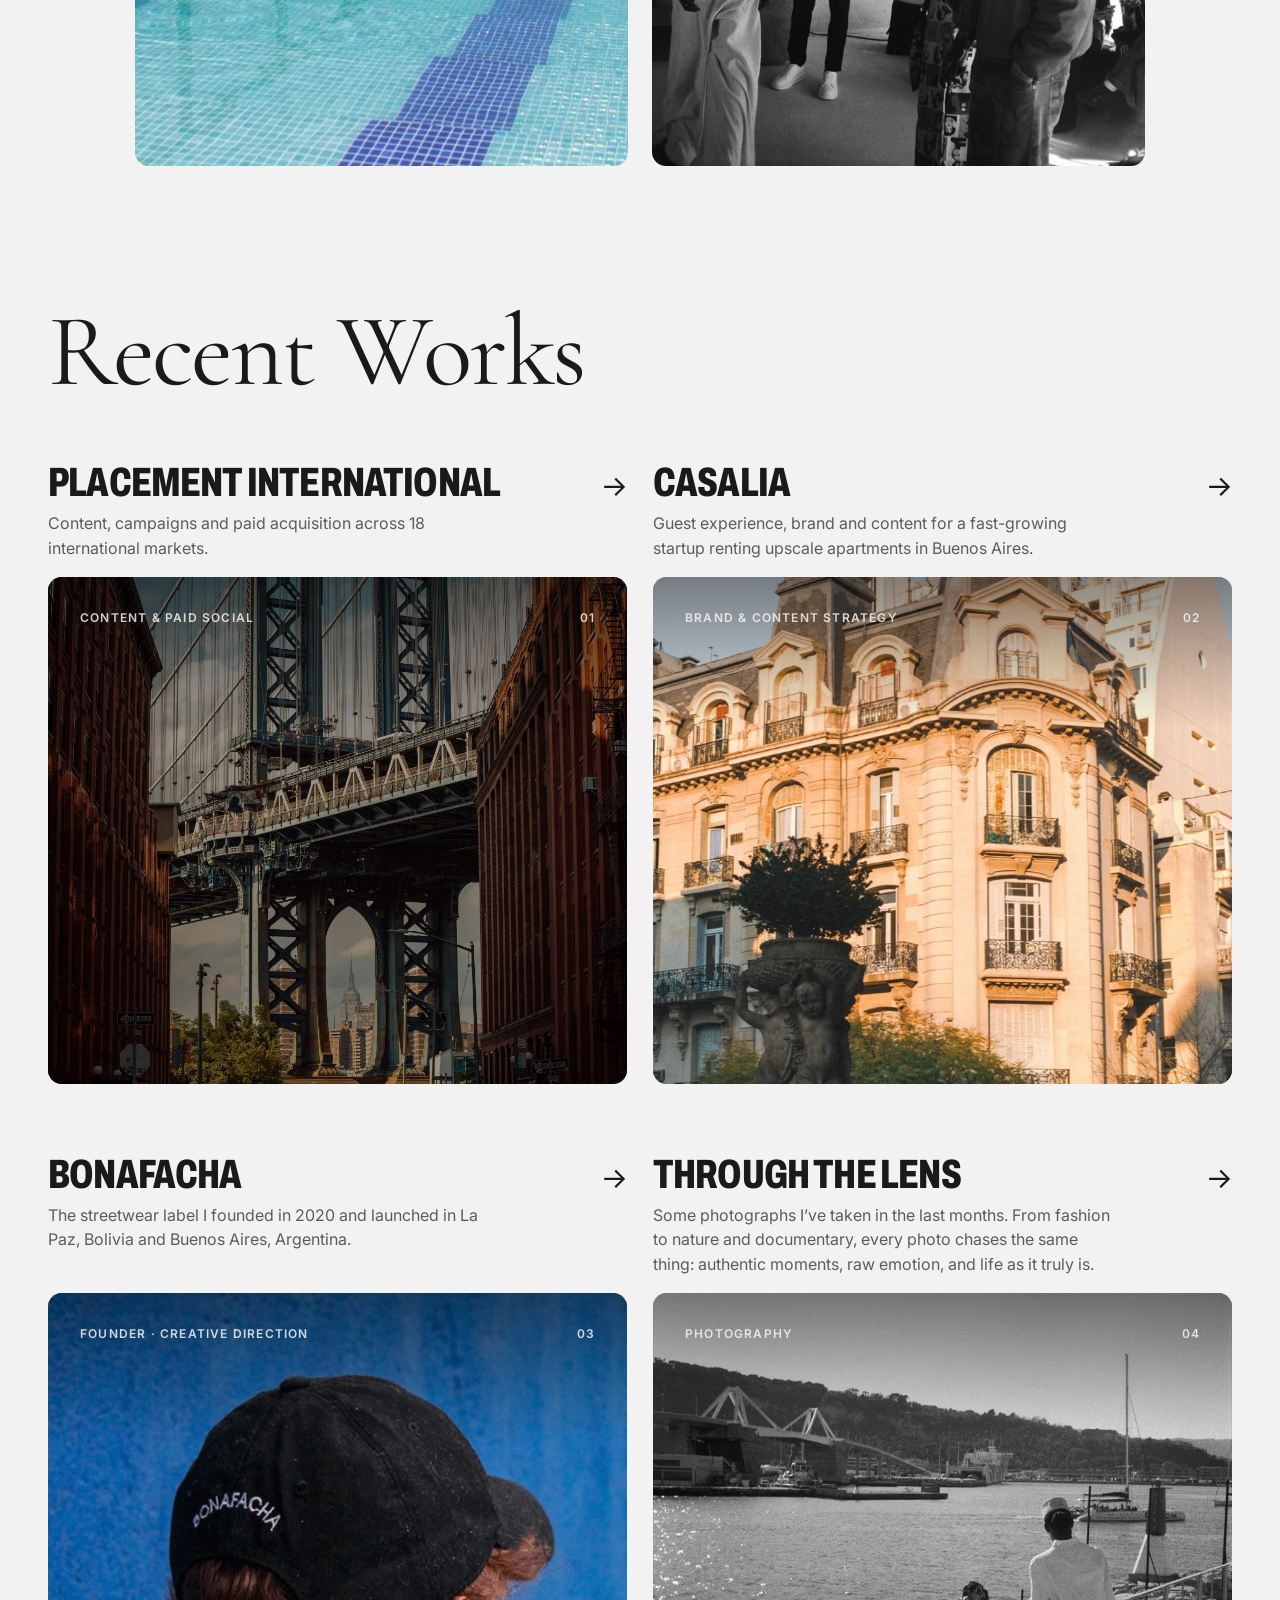
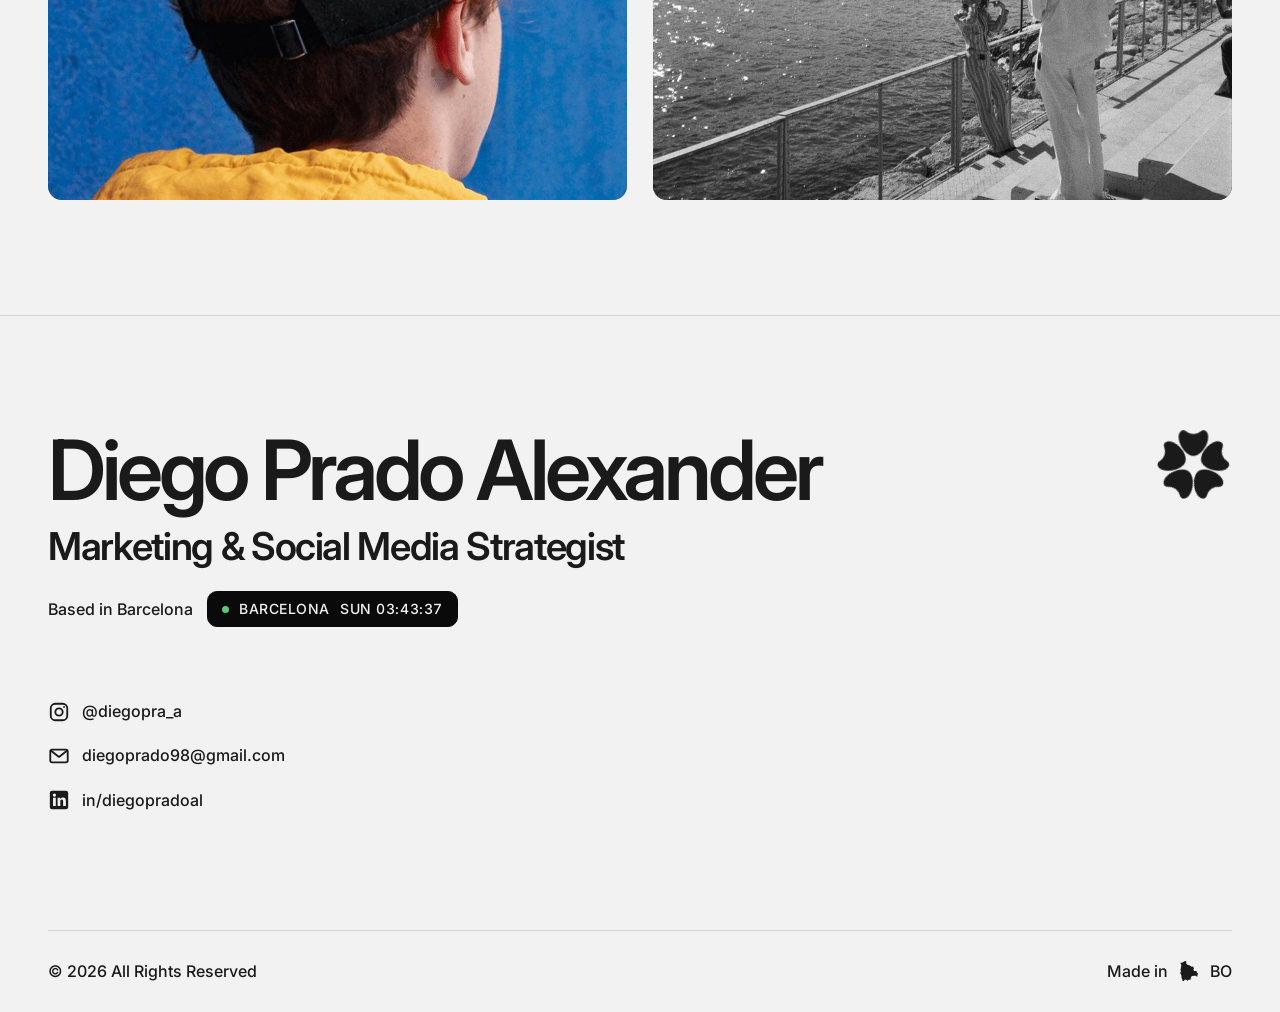
==== commit c2cc8ce1: "Flip-book: drop partner covers and Bonafacha crops; brand side now Casalia + Placement carousels tha" ====
--- a/index.html
+++ b/index.html
@@ -119,7 +119,7 @@
 
   <script src="js/main.js?v=1.0.0"></script>
   <script src="js/flower.js?v=1.0.0"></script>
-  <script src="js/flipbook.js?v=1.0.2"></script>
+  <script src="js/flipbook.js?v=1.0.3"></script>
   <script src="js/projects.js?v=1.0.17"></script>
 </body>
 </html>
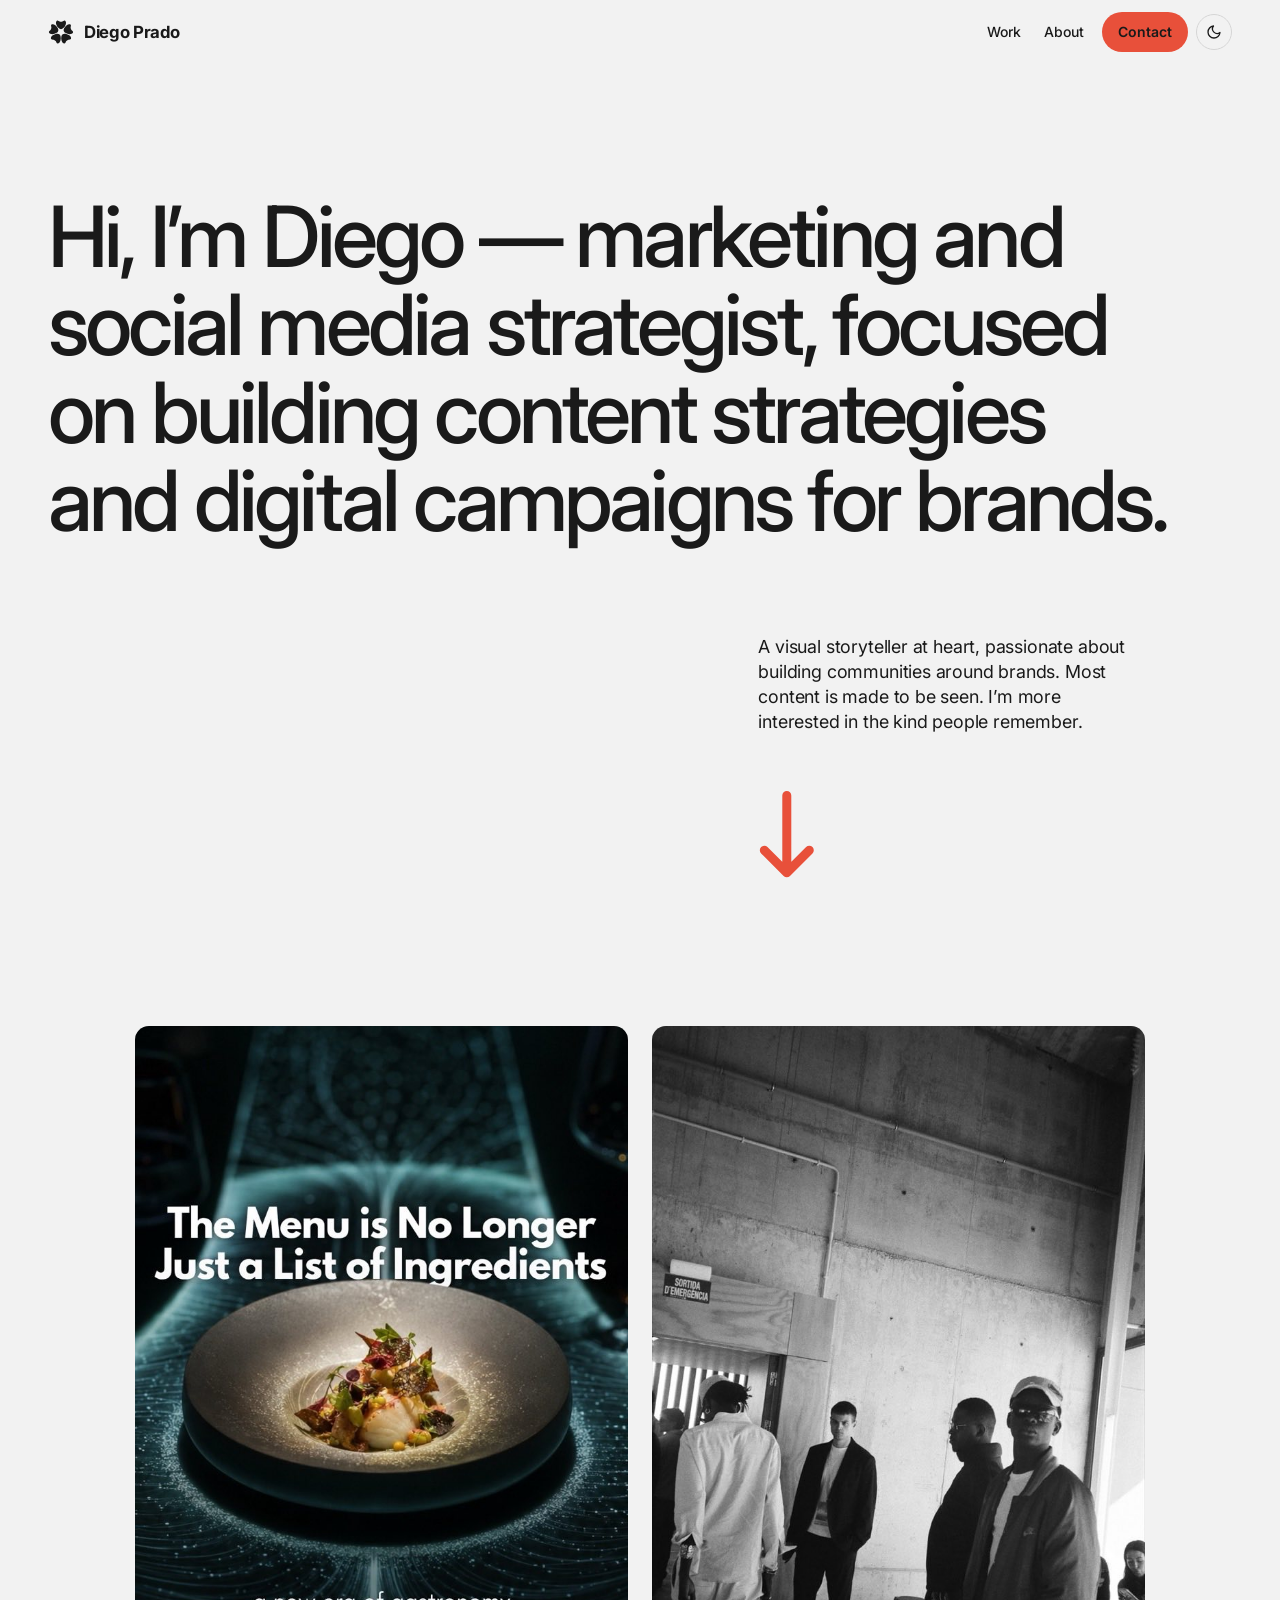
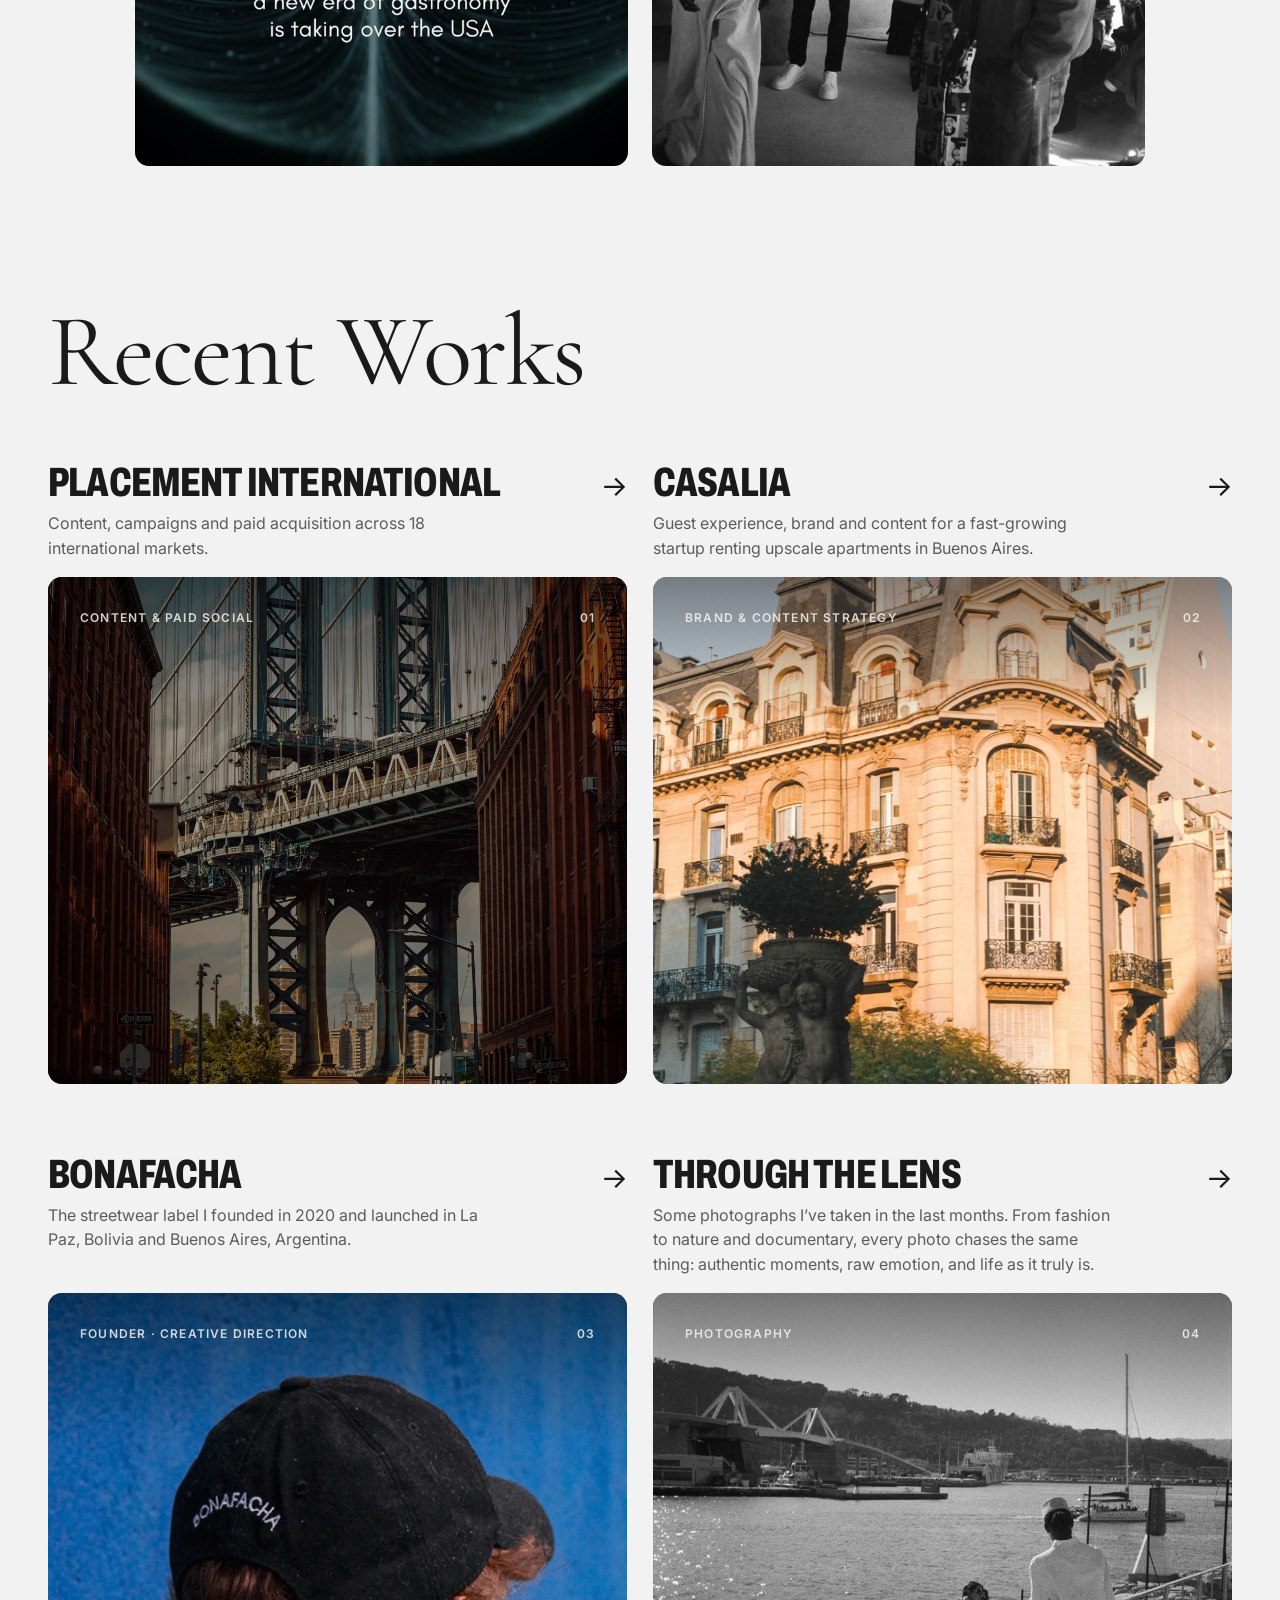
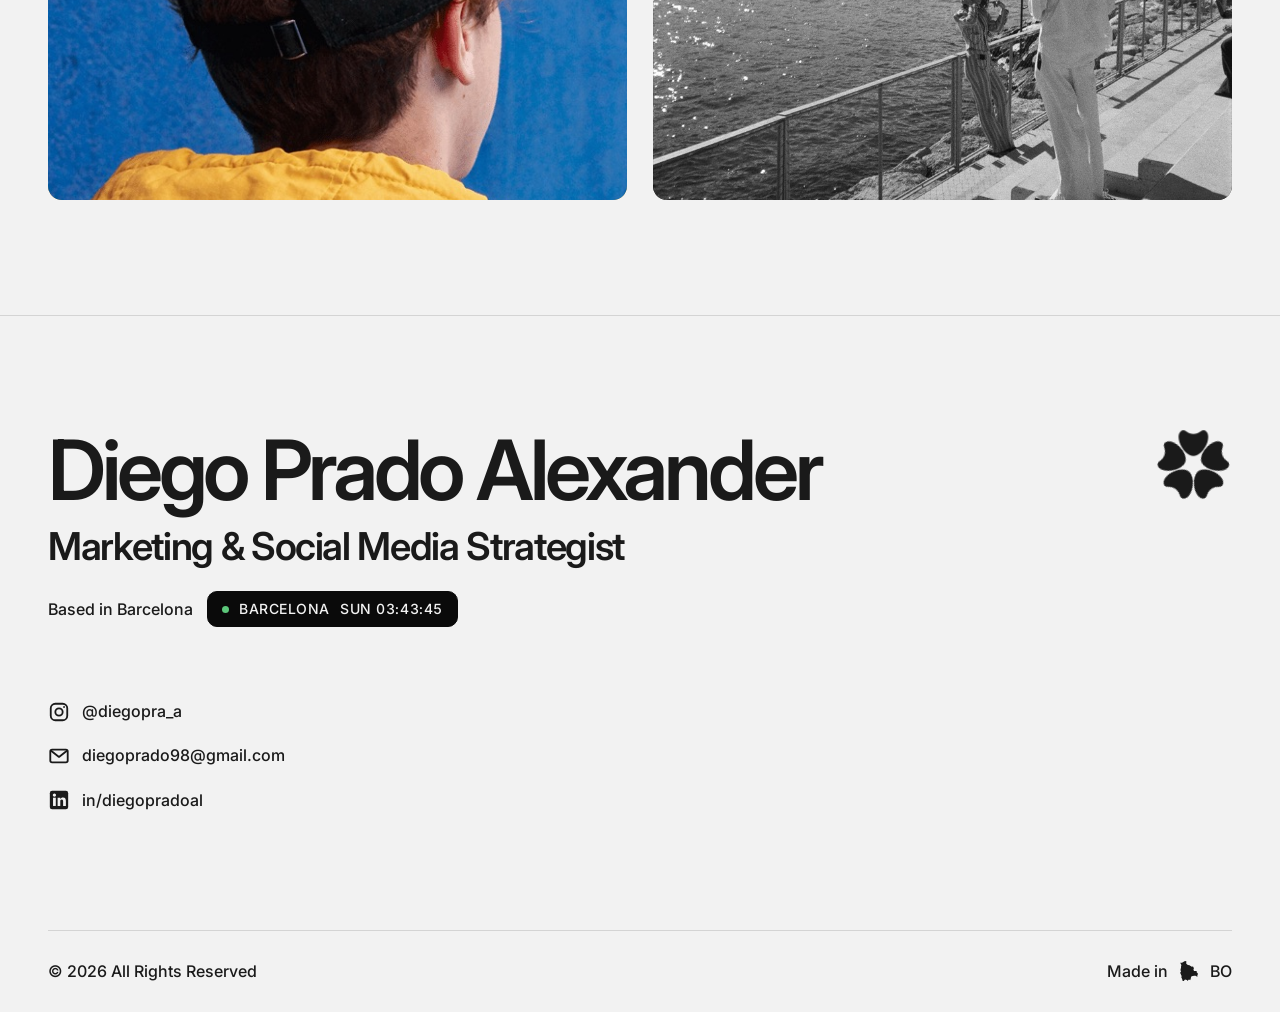
==== commit aa4b88c2: "Flip-book: add Placement We Are Recruiting + Wellness covers to the brand side Co-Authored-By: Claud" ====
--- a/index.html
+++ b/index.html
@@ -119,7 +119,7 @@
 
   <script src="js/main.js?v=1.0.0"></script>
   <script src="js/flower.js?v=1.0.0"></script>
-  <script src="js/flipbook.js?v=1.0.3"></script>
+  <script src="js/flipbook.js?v=1.0.4"></script>
   <script src="js/projects.js?v=1.0.17"></script>
 </body>
 </html>
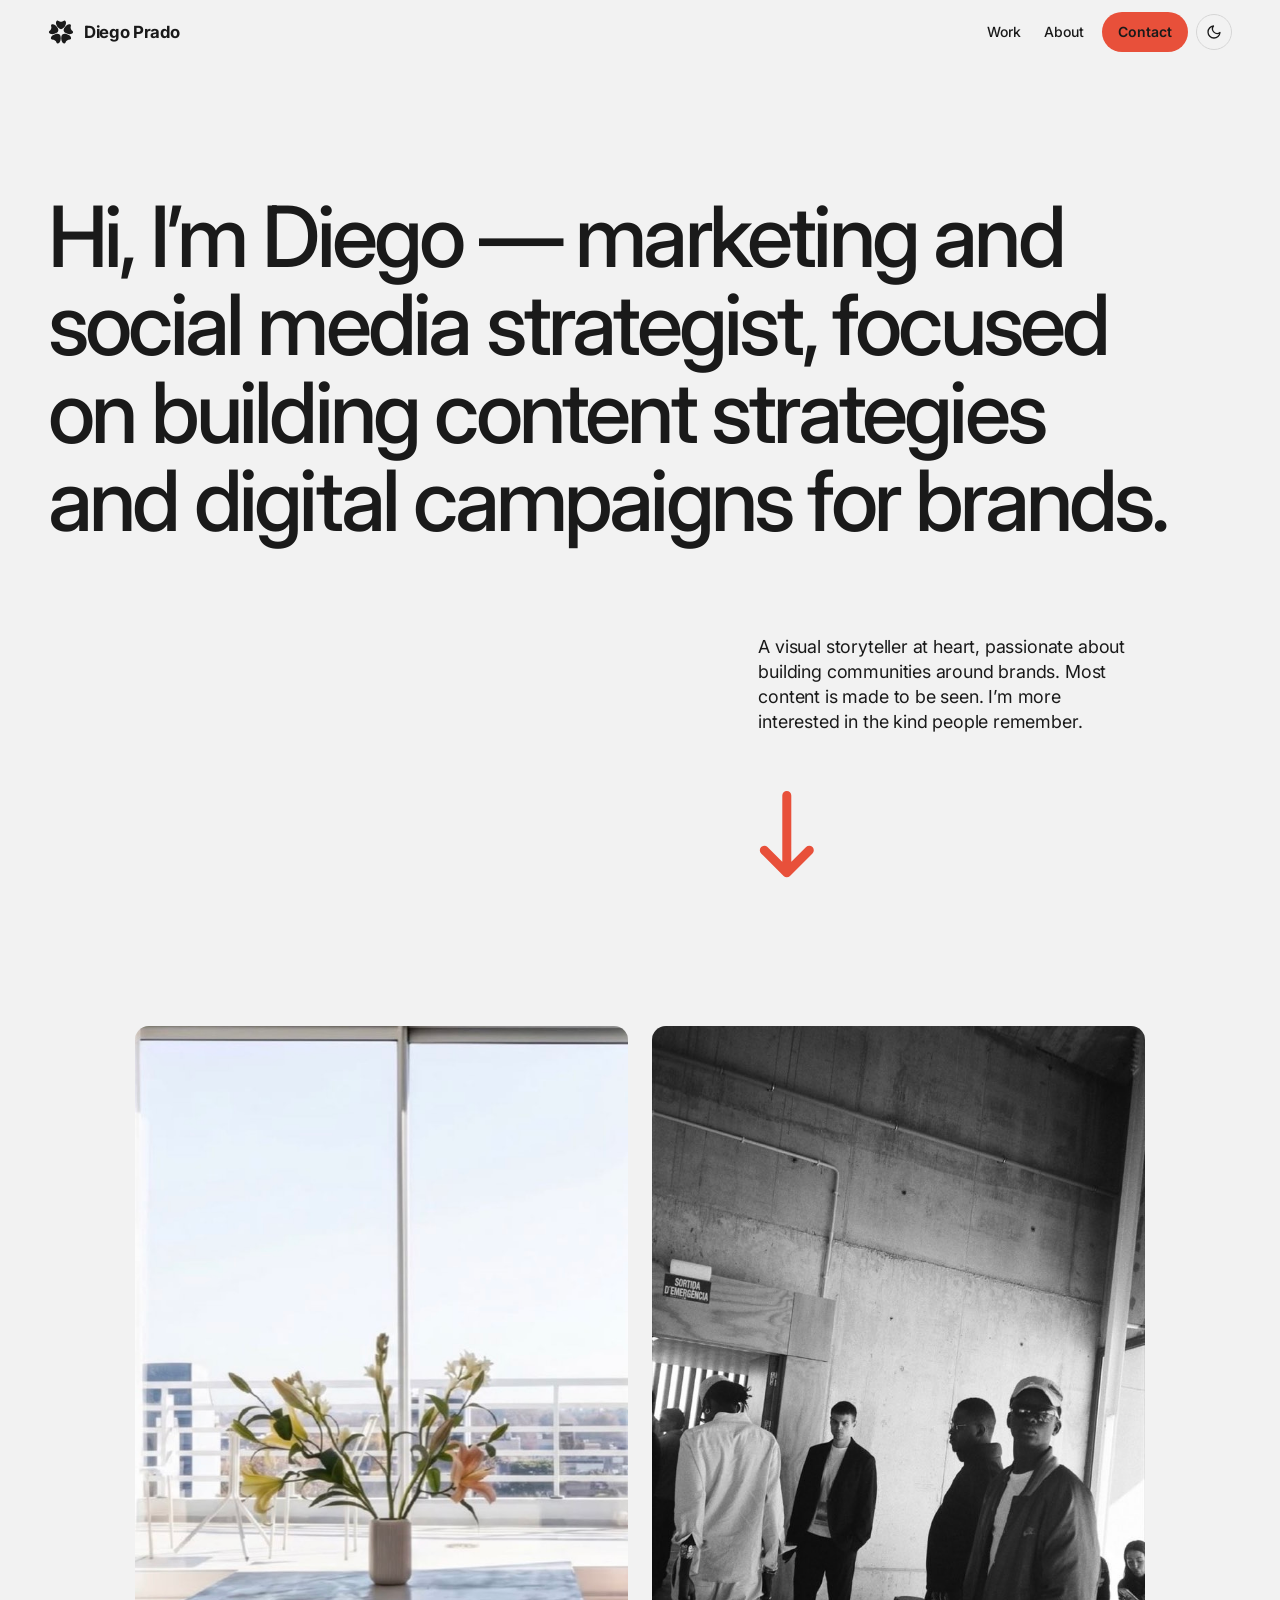
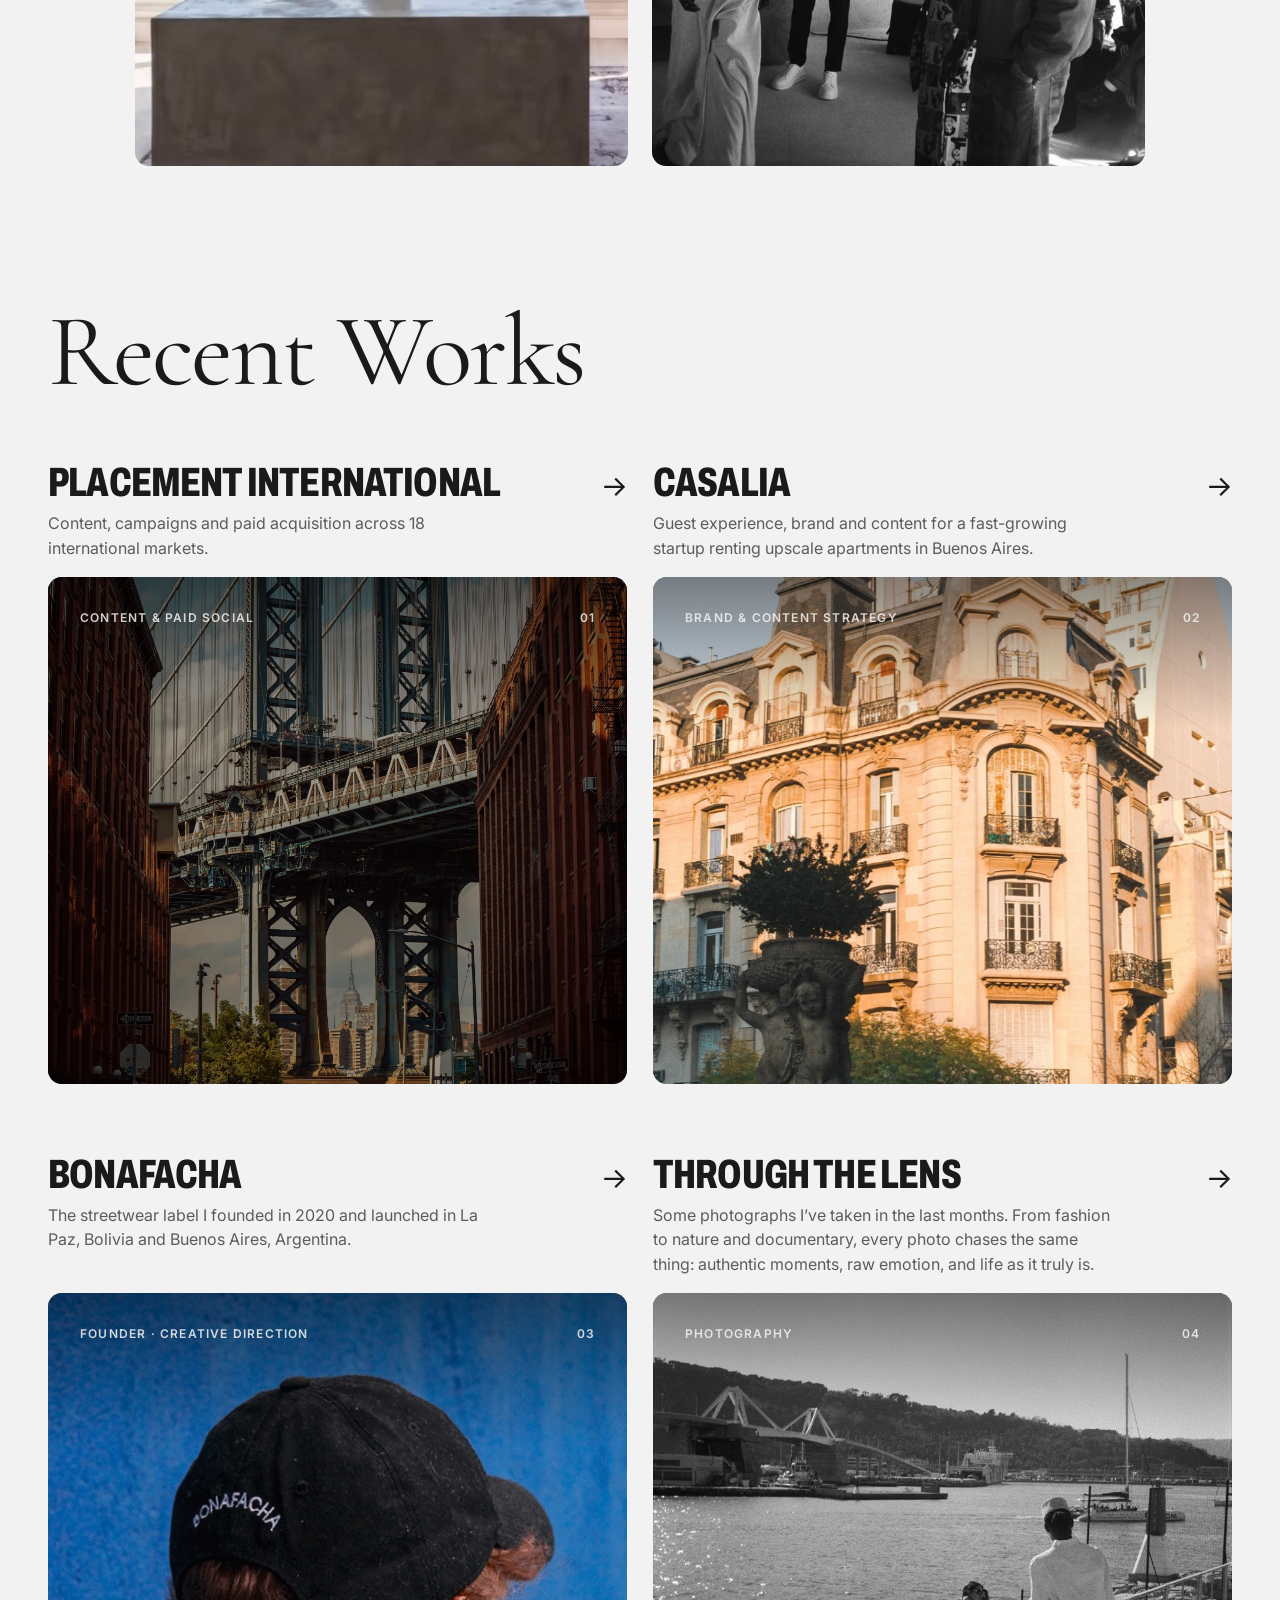
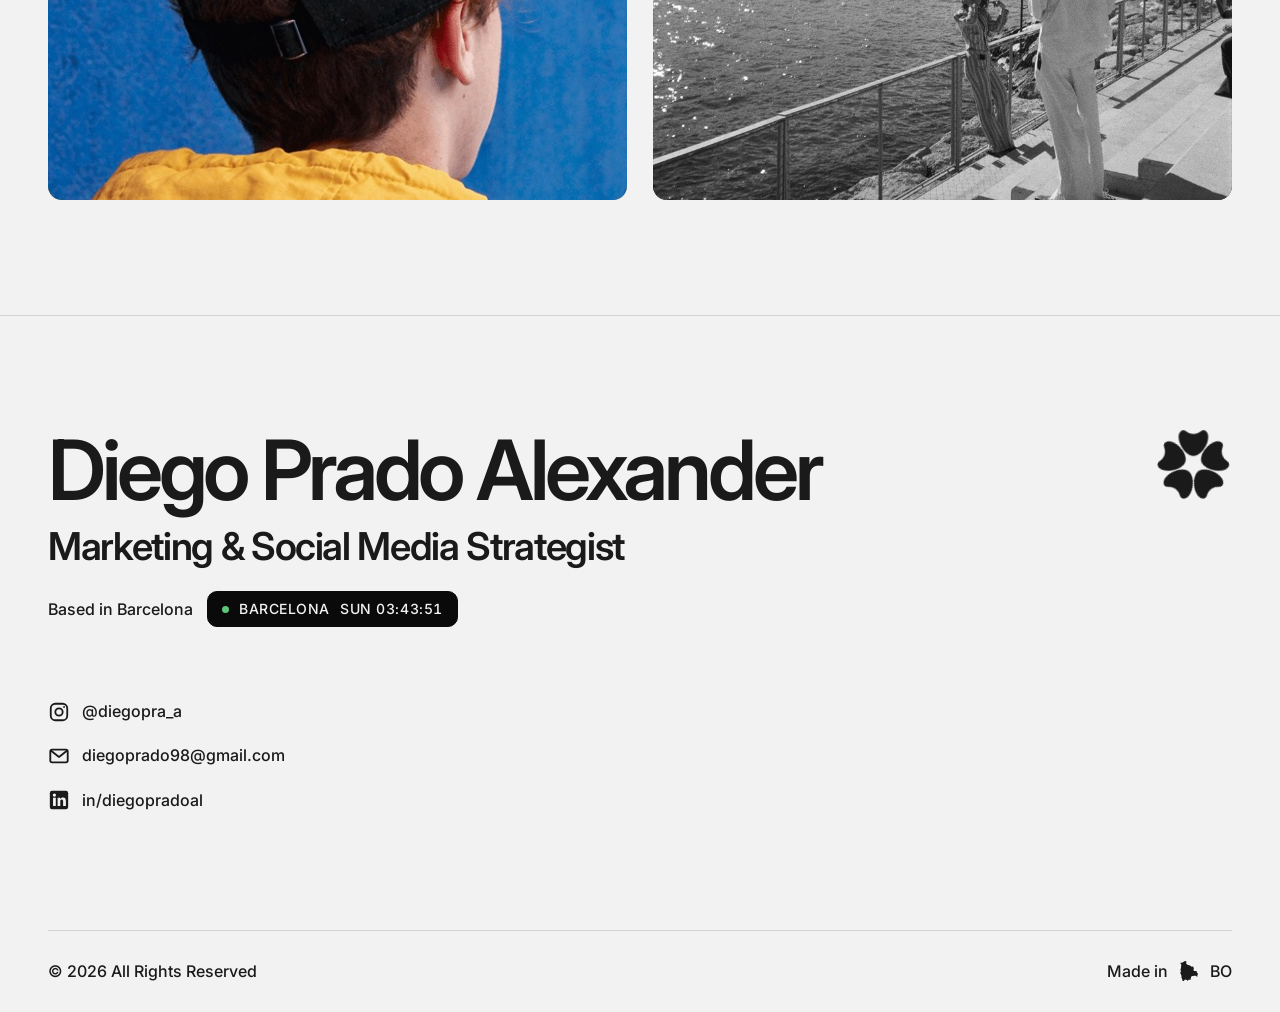
==== commit 205a8b52: "Favicon: bold D centred on the cream tile Co-Authored-By: Claude Opus 5.5 <noreply@anthropic.com>" ====
--- a/index.html
+++ b/index.html
@@ -15,7 +15,7 @@
   <meta name="twitter:card" content="summary_large_image">
   <meta name="theme-color" content="#F2F2F2" media="(prefers-color-scheme: light)">
   <meta name="theme-color" content="#141312" media="(prefers-color-scheme: dark)">
-  <link rel="icon" href="assets/favicon.svg" type="image/svg+xml">
+  <link rel="icon" href="assets/favicon.svg?v=2" type="image/svg+xml">
 
   <!-- Apply saved theme before paint (avoids a flash of the wrong theme) -->
   <script>try{var t=localStorage.getItem('theme');if(t)document.documentElement.dataset.theme=t}catch(e){}</script>
